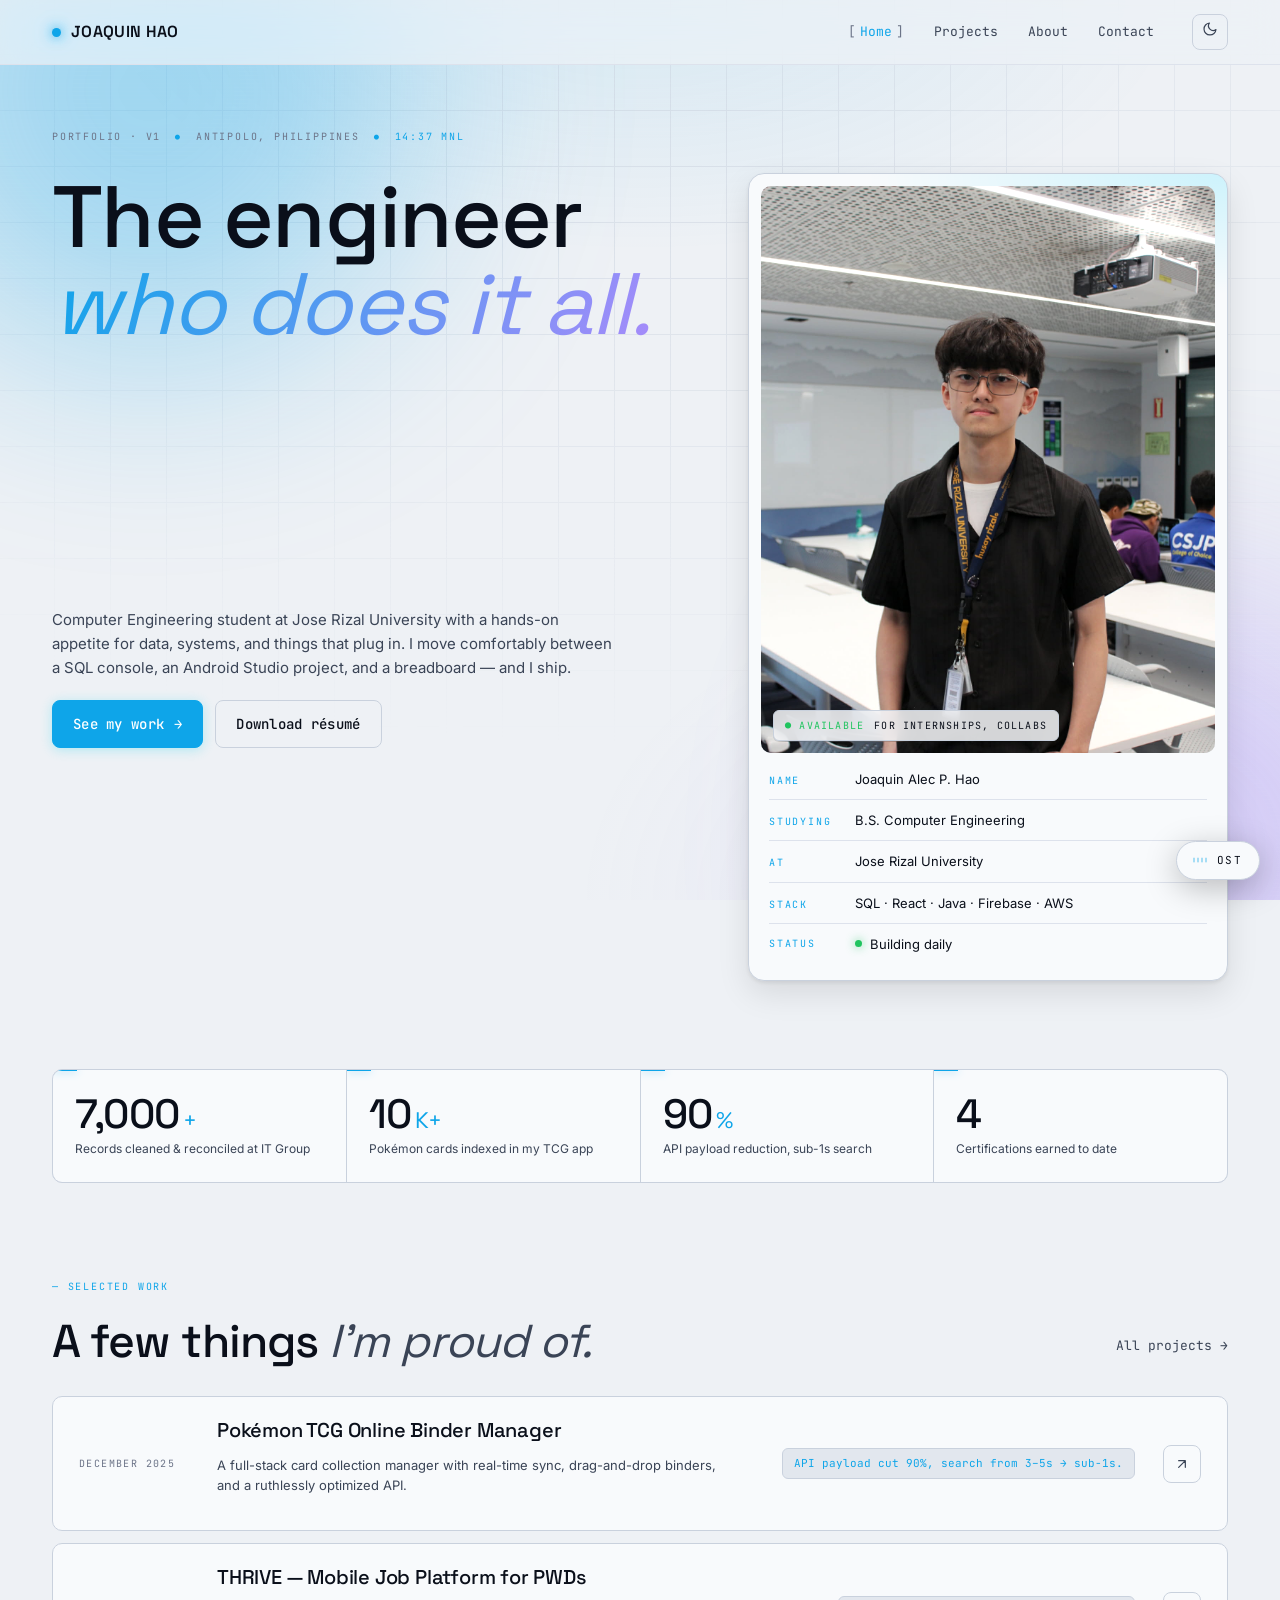
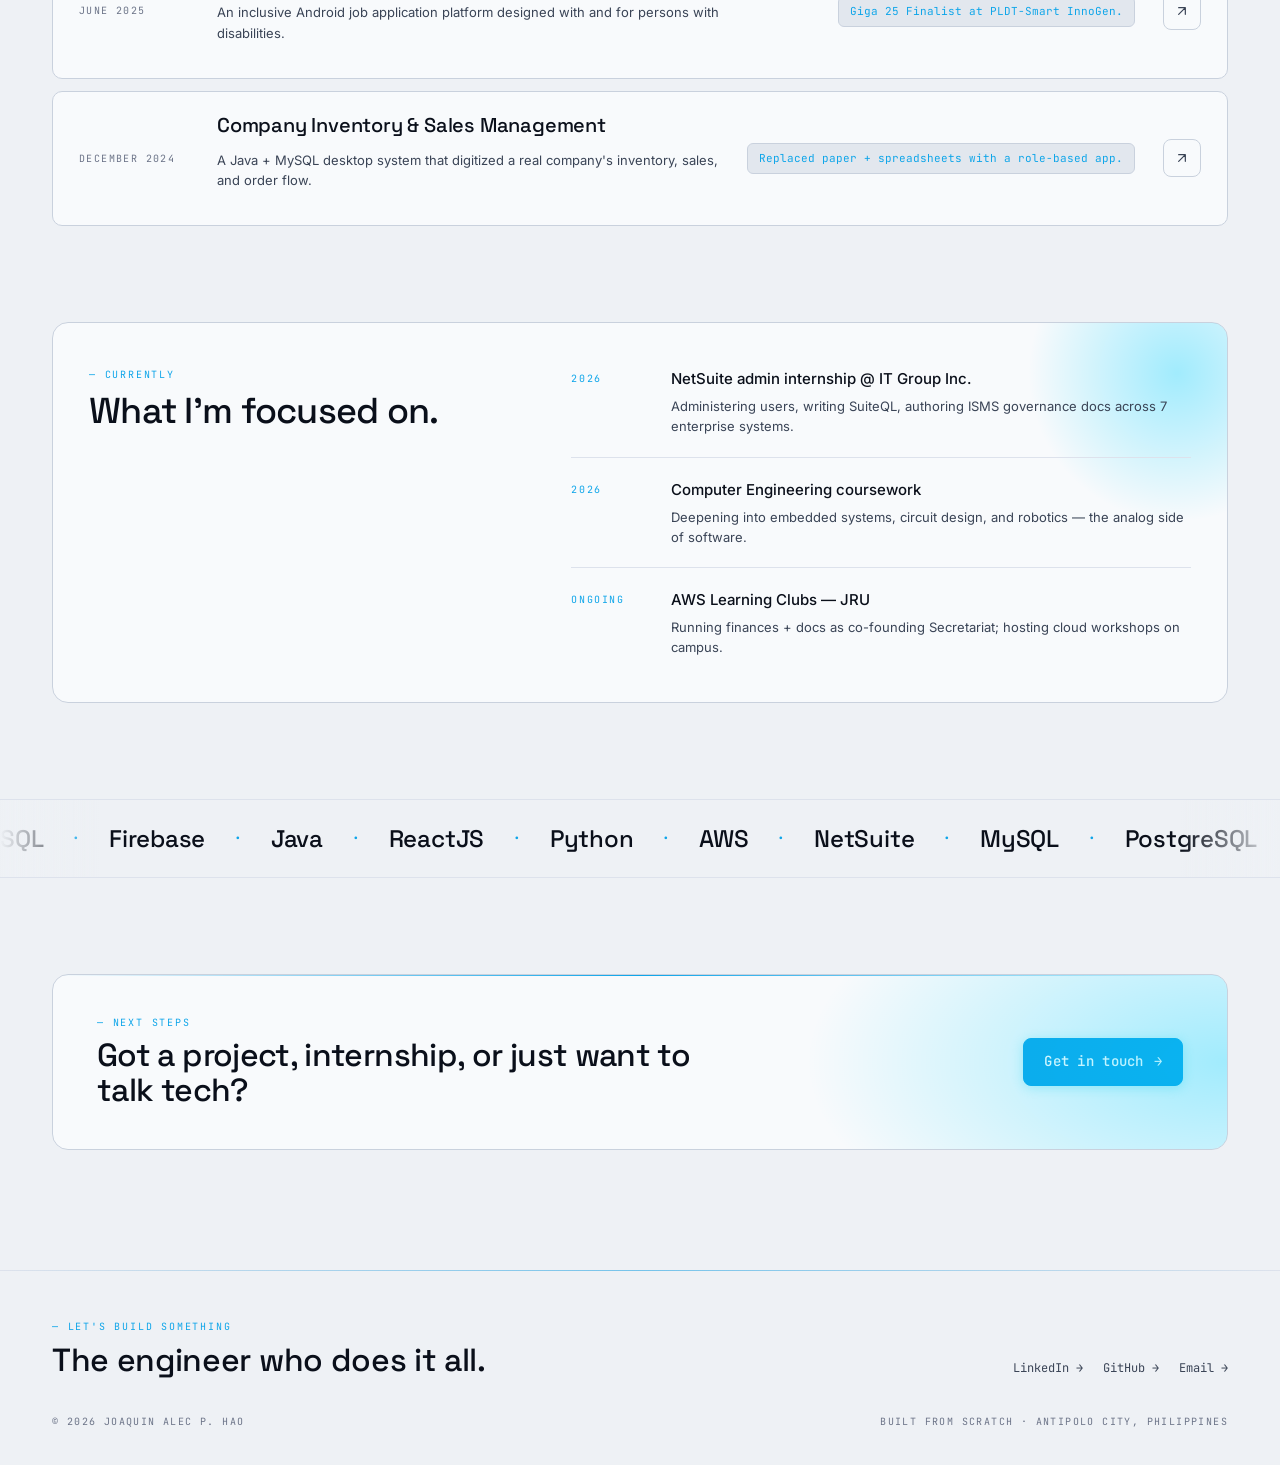
==== index.html @ c46680e6 "Initial commit: Joaquin Hao e-portfolio 4-page static site with futuristic-tech aesthetic, light/dar" ====
<!doctype html>
<html lang="en">
<head>
<meta charset="utf-8" />
<meta name="viewport" content="width=device-width, initial-scale=1" />
<title>Joaquin Hao — Computer Engineer</title>
<link rel="preconnect" href="https://fonts.googleapis.com">
<link rel="preconnect" href="https://fonts.gstatic.com" crossorigin>
<link href="https://fonts.googleapis.com/css2?family=Space+Grotesk:wght@400;500;600;700&family=Inter:wght@300;400;500;600;700&family=JetBrains+Mono:wght@400;500&display=swap" rel="stylesheet">
<link rel="stylesheet" href="styles/tokens.css">
<link rel="stylesheet" href="styles/home.css?v=2">
<link rel="stylesheet" href="styles/ost.css">
</head>
<body>
<div class="backdrop" id="backdrop"></div>
<nav class="nav" id="nav"></nav>

<main>
  <!-- HERO -->
  <section class="hero wrap">
    <div class="hero-meta eyebrow reveal">
      <span>Portfolio · v1</span>
      <span class="dot">●</span>
      <span>Antipolo, Philippines</span>
      <span class="dot">●</span>
      <span id="clock">—</span>
    </div>

    <h1 class="hero-title display reveal">
      The engineer
      <span class="hero-ital"><em>who does it all.</em></span>
    </h1>

    <div class="hero-sub reveal">
      <p>Computer Engineering student at Jose Rizal University with a hands-on appetite for data, systems, and things that plug in. I move comfortably between a SQL console, an Android Studio project, and a breadboard — and I ship.</p>
      <div class="hero-cta">
        <a class="btn btn-primary" href="projects.html">See my work <span class="arrow">→</span></a>
        <a class="btn btn-ghost" href="assets/Hao_Joaquin_Resume.pdf" download>Download résumé</a>
      </div>
    </div>

    <div class="hero-card reveal">
      <div class="hero-card-inner">
        <div class="hero-portrait">
          <img src="assets/portrait.jpg" alt="Portrait of Joaquin Hao" />
          <div class="hero-portrait-tag mono">
            <span>● AVAILABLE</span>
            <span>for internships, collabs</span>
          </div>
        </div>
        <div class="hero-id">
          <div class="hero-id-row"><span class="eyebrow">Name</span><span>Joaquin Alec P. Hao</span></div>
          <div class="hero-id-row"><span class="eyebrow">Studying</span><span>B.S. Computer Engineering</span></div>
          <div class="hero-id-row"><span class="eyebrow">At</span><span>Jose Rizal University</span></div>
          <div class="hero-id-row"><span class="eyebrow">Stack</span><span>SQL · React · Java · Firebase · AWS</span></div>
          <div class="hero-id-row"><span class="eyebrow">Status</span><span class="status-live"><i></i> Building daily</span></div>
        </div>
      </div>
    </div>
  </section>

  <!-- STATS BAR -->
  <section class="stats-bar wrap">
    <div class="stats-grid" id="stats"></div>
  </section>

  <!-- SELECTED WORK (horizontal cards, 2 featured) -->
  <section class="selected wrap">
    <div class="section-head reveal">
      <div class="eyebrow">— Selected work</div>
      <h2 class="section-title display">A few things <em>I'm proud of.</em></h2>
      <a class="section-link" href="projects.html">All projects <span class="arrow">→</span></a>
    </div>
    <div class="selected-list" id="selected-list"></div>
  </section>

  <!-- CURRENT FOCUS / WHAT I'M DOING NOW -->
  <section class="focus wrap">
    <div class="focus-grid">
      <div class="focus-col reveal">
        <div class="eyebrow">— Currently</div>
        <h3 class="focus-head display">What I'm focused on.</h3>
      </div>
      <div class="focus-list reveal">
        <div class="focus-item">
          <div class="focus-year mono">2026</div>
          <div>
            <div class="focus-title">NetSuite admin internship @ IT Group Inc.</div>
            <div class="focus-desc">Administering users, writing SuiteQL, authoring ISMS governance docs across 7 enterprise systems.</div>
          </div>
        </div>
        <div class="focus-item">
          <div class="focus-year mono">2026</div>
          <div>
            <div class="focus-title">Computer Engineering coursework</div>
            <div class="focus-desc">Deepening into embedded systems, circuit design, and robotics — the analog side of software.</div>
          </div>
        </div>
        <div class="focus-item">
          <div class="focus-year mono">Ongoing</div>
          <div>
            <div class="focus-title">AWS Learning Clubs — JRU</div>
            <div class="focus-desc">Running finances + docs as co-founding Secretariat; hosting cloud workshops on campus.</div>
          </div>
        </div>
      </div>
    </div>
  </section>

  <!-- MARQUEE / TECH TAPE -->
  <section class="marquee">
    <div class="marquee-track">
      <span>SQL</span><span>·</span><span>Firebase</span><span>·</span><span>Java</span><span>·</span><span>ReactJS</span><span>·</span><span>Python</span><span>·</span><span>AWS</span><span>·</span><span>NetSuite</span><span>·</span><span>MySQL</span><span>·</span><span>PostgreSQL</span><span>·</span><span>Android Studio</span><span>·</span><span>PHP</span><span>·</span><span>IoT</span><span>·</span><span>Robotics</span><span>·</span>
      <span>SQL</span><span>·</span><span>Firebase</span><span>·</span><span>Java</span><span>·</span><span>ReactJS</span><span>·</span><span>Python</span><span>·</span><span>AWS</span><span>·</span><span>NetSuite</span><span>·</span><span>MySQL</span><span>·</span><span>PostgreSQL</span><span>·</span><span>Android Studio</span><span>·</span><span>PHP</span><span>·</span><span>IoT</span><span>·</span><span>Robotics</span><span>·</span>
    </div>
  </section>

  <!-- CLOSING CTA -->
  <section class="closing wrap reveal">
    <div class="closing-card">
      <div>
        <div class="eyebrow">— Next steps</div>
        <h3 class="closing-title display">Got a project, internship, or just want to talk tech?</h3>
      </div>
      <a class="btn btn-primary" href="contact.html">Get in touch <span class="arrow">→</span></a>
    </div>
  </section>
</main>

<footer class="foot" id="foot"></footer>

<script src="data/portfolio.js"></script>
<script src="scripts/shared.js"></script>
<script src="scripts/home.js"></script>
</body>
</html>
---- styles/tokens.css ----
/* ========================================================
   DESIGN TOKENS — Futuristic Tech
   Dark primary, holographic cyan, glow accents
   ======================================================== */

:root {
  /* Type */
  --font-display: "Space Grotesk", "Inter", -apple-system, sans-serif;
  --font-body: "Inter", -apple-system, BlinkMacSystemFont, "Segoe UI", sans-serif;
  --font-mono: "JetBrains Mono", "SF Mono", Menlo, Consolas, monospace;

  /* Light palette (rare; dark is default) */
  --bg: #eef1f5;
  --bg-elev: #f8fafc;
  --bg-inset: #e2e7ee;
  --ink: #0a0f1a;
  --ink-soft: #3a4456;
  --ink-mute: #6c7488;
  --line: #c9d1dd;
  --line-soft: #dde2ec;

  --accent: #0ea5e9;
  --accent-2: #a78bfa;
  --accent-ink: #ffffff;
  --accent-glow: oklch(0.80 0.18 230 / 0.35);

  /* Motion */
  --ease-out: cubic-bezier(0.22, 1, 0.36, 1);
  --ease-in-out: cubic-bezier(0.65, 0, 0.35, 1);

  /* Radii */
  --r-sm: 4px;
  --r-md: 10px;
  --r-lg: 16px;
  --r-xl: 22px;

  /* Shadows */
  --sh-1: 0 1px 2px rgba(0, 0, 0, 0.05), 0 2px 8px rgba(0, 0, 0, 0.05);
  --sh-2: 0 2px 4px rgba(0, 0, 0, 0.08), 0 12px 32px rgba(0, 0, 0, 0.1);
  --sh-3: 0 12px 40px rgba(14, 165, 233, 0.2);
}

html[data-theme="dark"],
html:not([data-theme]) {
  --bg: #05070d;
  --bg-elev: #0b0f1a;
  --bg-inset: #0a0d16;
  --ink: #e7ecf5;
  --ink-soft: #a6b0c3;
  --ink-mute: #5d6778;
  --line: #1a2030;
  --line-soft: #131826;

  --accent: #22d3ee;           /* cyan */
  --accent-2: #a78bfa;          /* violet */
  --accent-ink: #05070d;
  --accent-glow: oklch(0.85 0.16 200 / 0.45);

  --sh-1: 0 1px 2px rgba(0, 0, 0, 0.5), 0 2px 8px rgba(0, 0, 0, 0.4);
  --sh-2: 0 2px 4px rgba(0, 0, 0, 0.5), 0 12px 32px rgba(0, 0, 0, 0.5);
  --sh-3: 0 12px 40px rgba(34, 211, 238, 0.18);
}

* { box-sizing: border-box; }
html, body { margin: 0; padding: 0; }
html { scroll-behavior: smooth; }

body {
  font-family: var(--font-body);
  background: var(--bg);
  color: var(--ink);
  font-size: 15px;
  line-height: 1.55;
  -webkit-font-smoothing: antialiased;
  -moz-osx-font-smoothing: grayscale;
  transition: background 0.5s var(--ease-out), color 0.5s var(--ease-out);
  overflow-x: hidden;
}

a { color: inherit; text-decoration: none; }
button { font: inherit; color: inherit; border: 0; background: transparent; cursor: pointer; }
img { max-width: 100%; display: block; }

::selection { background: var(--accent); color: var(--accent-ink); }

/* Typography utilities */
.display {
  font-family: var(--font-display);
  font-weight: 500;
  letter-spacing: -0.02em;
  line-height: 1;
}
.mono { font-family: var(--font-mono); }
.eyebrow {
  font-family: var(--font-mono);
  font-size: 10px;
  letter-spacing: 0.18em;
  text-transform: uppercase;
  color: var(--accent);
}

/* Container */
.wrap {
  max-width: 1240px;
  margin: 0 auto;
  padding: 0 32px;
}
@media (max-width: 720px) {
  .wrap { padding: 0 20px; }
}

/* ========================================================
   NAV
   ======================================================== */
.nav {
  position: sticky;
  top: 0;
  z-index: 50;
  backdrop-filter: blur(16px) saturate(140%);
  -webkit-backdrop-filter: blur(16px) saturate(140%);
  background: color-mix(in oklab, var(--bg) 72%, transparent);
  border-bottom: 1px solid var(--line-soft);
}
.nav-inner {
  max-width: 1240px;
  margin: 0 auto;
  padding: 14px 32px;
  display: flex;
  align-items: center;
  gap: 24px;
}
.nav-brand {
  font-family: var(--font-display);
  font-size: 16px;
  font-weight: 600;
  letter-spacing: 0.02em;
  display: flex;
  align-items: center;
  gap: 10px;
  white-space: nowrap;
  flex-shrink: 0;
  text-transform: uppercase;
}
.nav-brand-dot {
  width: 9px;
  height: 9px;
  border-radius: 50%;
  background: var(--accent);
  box-shadow: 0 0 12px var(--accent), 0 0 24px var(--accent-glow);
  animation: pulse-dot 2.4s ease-in-out infinite;
}
@keyframes pulse-dot {
  0%,100% { opacity: 1; box-shadow: 0 0 12px var(--accent), 0 0 24px var(--accent-glow); }
  50% { opacity: 0.6; box-shadow: 0 0 6px var(--accent); }
}
.nav-links {
  display: flex;
  gap: 2px;
  margin-left: auto;
}
.nav-link {
  padding: 8px 14px;
  border-radius: 6px;
  font-size: 13px;
  font-family: var(--font-mono);
  color: var(--ink-soft);
  transition: background 0.2s, color 0.2s;
  position: relative;
}
.nav-link:hover { color: var(--ink); }
.nav-link.active { color: var(--accent); }
.nav-link.active::before {
  content: "[";
  margin-right: 4px;
  color: var(--ink-mute);
}
.nav-link.active::after {
  content: "]";
  margin-left: 4px;
  color: var(--ink-mute);
}

.theme-toggle {
  width: 36px; height: 36px;
  border-radius: 8px;
  border: 1px solid var(--line);
  display: grid;
  place-items: center;
  transition: background 0.2s, border-color 0.2s;
  color: var(--ink-soft);
}
.theme-toggle:hover { background: var(--bg-inset); border-color: var(--accent); color: var(--accent); }
.theme-toggle svg { width: 16px; height: 16px; }

@media (max-width: 720px) {
  .nav-inner { padding: 12px 20px; gap: 10px; }
  .nav-link { padding: 6px 8px; font-size: 12px; }
}

/* ========================================================
   BUTTONS
   ======================================================== */
.btn {
  display: inline-flex;
  align-items: center;
  gap: 10px;
  padding: 12px 20px;
  border-radius: 8px;
  font-weight: 500;
  font-size: 14px;
  font-family: var(--font-mono);
  transition: transform 0.3s var(--ease-out), background 0.2s, color 0.2s, box-shadow 0.3s, border-color 0.3s;
  cursor: pointer;
  letter-spacing: 0.02em;
}
.btn-primary {
  background: var(--accent);
  color: var(--accent-ink);
  border: 1px solid var(--accent);
  box-shadow: 0 0 0 0 var(--accent-glow), 0 2px 12px rgba(34, 211, 238, 0.3);
}
.btn-primary:hover {
  transform: translateY(-2px);
  box-shadow: 0 0 0 4px var(--accent-glow), 0 8px 24px rgba(34, 211, 238, 0.45);
}
.btn-ghost {
  background: transparent;
  color: var(--ink);
  border: 1px solid var(--line);
}
.btn-ghost:hover { background: var(--bg-elev); border-color: var(--accent); color: var(--accent); transform: translateY(-2px); }

.arrow {
  display: inline-block;
  transition: transform 0.3s var(--ease-out);
}
.btn:hover .arrow { transform: translateX(4px); }

/* ========================================================
   ANIMATED BACKDROP (grid + scan glow + orbs)
   ======================================================== */
.backdrop {
  position: fixed;
  inset: 0;
  z-index: -1;
  overflow: hidden;
  pointer-events: none;
  background:
    radial-gradient(ellipse 60% 40% at 50% 0%, color-mix(in oklab, var(--accent) 10%, transparent), transparent 70%),
    radial-gradient(ellipse 50% 50% at 80% 100%, color-mix(in oklab, var(--accent-2) 8%, transparent), transparent 70%);
}
.backdrop-grid {
  position: absolute;
  inset: -2px;
  background-image:
    linear-gradient(to right, var(--line) 1px, transparent 1px),
    linear-gradient(to bottom, var(--line) 1px, transparent 1px);
  background-size: 56px 56px;
  mask-image: radial-gradient(ellipse 100% 70% at 50% 20%, black 10%, transparent 90%);
  -webkit-mask-image: radial-gradient(ellipse 100% 70% at 50% 20%, black 10%, transparent 90%);
  opacity: 0.5;
}
.backdrop-orb {
  position: absolute;
  width: 540px; height: 540px;
  border-radius: 50%;
  filter: blur(110px);
  opacity: 0.22;
  animation: drift 24s ease-in-out infinite;
}
.backdrop-orb.a {
  background: var(--accent);
  top: -180px; left: -120px;
  animation-delay: -4s;
}
.backdrop-orb.b {
  background: var(--accent-2);
  bottom: -220px; right: -160px;
  animation-delay: -11s;
}
html[data-theme="light"] .backdrop-orb { opacity: 0.35; }

@keyframes drift {
  0%, 100% { transform: translate(0, 0) scale(1); }
  33%      { transform: translate(40px, 30px) scale(1.05); }
  66%      { transform: translate(-30px, 50px) scale(0.95); }
}

/* Scanline (optional subtle) */
.backdrop::after {
  content: "";
  position: absolute;
  inset: 0;
  background: repeating-linear-gradient(
    to bottom,
    transparent 0,
    transparent 3px,
    rgba(255,255,255,0.012) 3px,
    rgba(255,255,255,0.012) 4px
  );
  pointer-events: none;
}

/* ========================================================
   REVEAL ON SCROLL
   ======================================================== */
.reveal {
  opacity: 0;
  transform: translateY(20px);
  transition: opacity 0.8s var(--ease-out), transform 0.8s var(--ease-out);
}
.reveal.in { opacity: 1; transform: none; }

/* ========================================================
   FOOTER
   ======================================================== */
.foot {
  border-top: 1px solid var(--line-soft);
  margin-top: 120px;
  padding: 48px 0 36px;
  color: var(--ink-soft);
  font-size: 13px;
  position: relative;
}
.foot::before {
  content: "";
  position: absolute;
  top: -1px; left: 0; right: 0;
  height: 1px;
  background: linear-gradient(90deg, transparent, var(--accent), transparent);
  opacity: 0.5;
}
.foot-inner {
  display: flex; flex-wrap: wrap; gap: 32px;
  align-items: end;
  justify-content: space-between;
}
.foot-title {
  font-family: var(--font-display);
  font-size: 32px;
  font-weight: 500;
  color: var(--ink);
  line-height: 1.05;
  letter-spacing: -0.01em;
  max-width: 520px;
}
.foot-links {
  display: flex; gap: 20px; flex-wrap: wrap;
  font-family: var(--font-mono);
  font-size: 12px;
}
.foot-links a { color: var(--ink-soft); transition: color 0.2s; }
.foot-links a:hover { color: var(--accent); }
.foot-fine {
  margin-top: 36px;
  font-family: var(--font-mono);
  font-size: 10px;
  color: var(--ink-mute);
  letter-spacing: 0.14em;
  text-transform: uppercase;
  display: flex;
  justify-content: space-between;
  flex-wrap: wrap;
  gap: 12px;
}

/* Reduced motion */
@media (prefers-reduced-motion: reduce) {
  *, *::before, *::after {
    animation-duration: 0.01ms !important;
    transition-duration: 0.01ms !important;
  }
  .reveal { opacity: 1; transform: none; }
}
---- styles/home.css ----
/* ========== HOME ========== */

/* HERO */
.hero {
  padding: 64px 32px 48px;
  display: grid;
  grid-template-columns: 1.35fr 1fr;
  grid-template-rows: auto auto auto;
  gap: 28px 48px;
  align-items: start;
}
.hero-meta {
  grid-column: 1 / -1;
  display: flex;
  gap: 14px;
  align-items: center;
  flex-wrap: wrap;
  color: var(--ink-mute);
}
.hero-meta .dot { color: var(--accent); font-size: 8px; }

.hero-title {
  grid-column: 1;
  font-size: clamp(40px, 6.8vw, 88px);
  margin: 0;
  font-weight: 500;
}
.hero-title .hero-ital {
  display: block;
  font-style: italic;
  color: var(--ink-soft);
  font-weight: 400;
}
.hero-title em {
  background: linear-gradient(120deg, var(--accent), var(--accent-2));
  -webkit-background-clip: text;
  background-clip: text;
  color: transparent;
}

.hero-sub {
  grid-column: 1;
  max-width: 560px;
  color: var(--ink-soft);
  font-size: 15px;
  line-height: 1.6;
}
.hero-sub p { margin-top: 0; }
.hero-cta { display: flex; gap: 12px; flex-wrap: wrap; margin-top: 20px; }

.hero-card {
  grid-column: 2;
  grid-row: 2 / span 2;
  background: var(--bg-elev);
  border: 1px solid var(--line);
  border-radius: var(--r-lg);
  padding: 12px;
  box-shadow: var(--sh-2);
  position: relative;
  overflow: hidden;
}
.hero-card::after {
  content: "";
  position: absolute;
  inset: 0;
  background: radial-gradient(600px 200px at 100% 0%, var(--accent-glow), transparent 60%);
  pointer-events: none;
  opacity: 0.5;
}
.hero-card-inner { position: relative; z-index: 1; }
.hero-portrait {
  position: relative;
  border-radius: var(--r-md);
  overflow: hidden;
  aspect-ratio: 4 / 5;
  background: var(--bg-inset);
}
.hero-portrait img {
  width: 100%; height: 100%;
  object-fit: cover;
  object-position: center 20%;
  filter: saturate(1.0) contrast(1.05);
  transition: transform 1.2s var(--ease-out);
}
.hero-card:hover .hero-portrait img { transform: scale(1.03); }
.hero-portrait-tag {
  position: absolute;
  left: 12px; bottom: 12px;
  background: color-mix(in oklab, var(--bg-elev) 85%, transparent);
  backdrop-filter: blur(8px);
  border: 1px solid var(--line);
  padding: 7px 11px;
  border-radius: 6px;
  font-size: 10px;
  letter-spacing: 0.12em;
  text-transform: uppercase;
  display: flex; gap: 10px;
  color: var(--ink);
}
.hero-portrait-tag span:first-child { color: oklch(0.72 0.19 150); }

.hero-id {
  padding: 16px 8px 4px;
  display: grid;
  gap: 10px;
}
.hero-id-row {
  display: grid;
  grid-template-columns: 72px 1fr;
  gap: 14px;
  align-items: baseline;
  padding-bottom: 10px;
  border-bottom: 1px solid var(--line-soft);
  font-size: 13px;
}
.hero-id-row:last-child { border-bottom: 0; }
.status-live { display: inline-flex; align-items: center; gap: 8px; }
.status-live i {
  width: 7px; height: 7px; border-radius: 50%;
  background: oklch(0.72 0.19 150);
  box-shadow: 0 0 10px oklch(0.72 0.19 150 / 0.7);
  animation: pulse 1.6s ease-in-out infinite;
}
@keyframes pulse { 0%,100% { opacity: 1; } 50% { opacity: 0.35; } }

@media (max-width: 960px) {
  .hero { grid-template-columns: 1fr; }
  .hero-title, .hero-sub, .hero-card { grid-column: 1; }
  .hero-card { grid-row: auto; }
}

/* STATS */
.stats-bar { margin-top: 40px; }
.stats-grid {
  display: grid;
  grid-template-columns: repeat(4, 1fr);
  gap: 1px;
  border: 1px solid var(--line);
  background: var(--line);
  border-radius: var(--r-md);
  overflow: hidden;
}
.stat {
  padding: 24px 22px;
  background: var(--bg-elev);
  display: flex;
  flex-direction: column;
  gap: 6px;
  position: relative;
  overflow: hidden;
}
.stat::before {
  content: "";
  position: absolute;
  top: 0; left: 0;
  width: 24px; height: 1px;
  background: var(--accent);
  box-shadow: 0 0 8px var(--accent);
}
.stat-num {
  font-family: var(--font-display);
  font-size: clamp(28px, 3.2vw, 44px);
  font-weight: 500;
  line-height: 1;
  display: flex;
  align-items: baseline;
  letter-spacing: -0.02em;
}
.stat-num .suffix { font-size: 0.55em; color: var(--accent); margin-left: 4px; font-weight: 400; }
.stat-label { color: var(--ink-soft); font-size: 12px; line-height: 1.4; }

@media (max-width: 960px) {
  .stats-grid { grid-template-columns: repeat(2, 1fr); }
}
@media (max-width: 540px) {
  .stats-grid { grid-template-columns: 1fr; }
}

/* SELECTED WORK */
.selected { margin-top: 96px; }
.section-head {
  display: grid;
  grid-template-columns: auto 1fr auto;
  gap: 24px;
  align-items: end;
  margin-bottom: 32px;
}
.section-head .eyebrow { align-self: center; }
.section-title {
  grid-column: 1 / 3;
  grid-row: 2;
  font-size: clamp(28px, 3.6vw, 48px);
  margin: 0;
  font-weight: 500;
}
.section-title em { color: var(--ink-soft); font-style: italic; font-weight: 400; }
.section-link {
  grid-column: 3;
  grid-row: 2;
  align-self: end;
  color: var(--ink-soft);
  font-size: 13px;
  font-family: var(--font-mono);
  padding-bottom: 8px;
}
.section-link:hover { color: var(--accent); }
.section-link .arrow { transition: transform 0.3s var(--ease-out); display: inline-block; }
.section-link:hover .arrow { transform: translateX(4px); }

.selected-list { display: grid; gap: 12px; }

.proj-row {
  display: grid;
  grid-template-columns: 110px 1fr auto auto;
  gap: 28px;
  align-items: center;
  padding: 22px 26px;
  background: var(--bg-elev);
  border: 1px solid var(--line);
  border-radius: var(--r-md);
  transition: transform 0.4s var(--ease-out), box-shadow 0.4s, border-color 0.4s;
  position: relative;
  overflow: hidden;
}
.proj-row::before {
  content: "";
  position: absolute;
  top: 0; left: 0;
  width: 2px; height: 100%;
  background: var(--accent);
  transform: scaleY(0);
  transform-origin: top;
  transition: transform 0.4s var(--ease-out);
}
.proj-row:hover { transform: translateY(-2px); box-shadow: var(--sh-3); border-color: var(--accent); }
.proj-row:hover::before { transform: scaleY(1); }
.proj-year {
  font-family: var(--font-mono);
  font-size: 10px;
  letter-spacing: 0.14em;
  color: var(--ink-mute);
  text-transform: uppercase;
  position: relative;
}
.proj-info { position: relative; }
.proj-title { font-family: var(--font-display); font-weight: 500; font-size: 20px; line-height: 1.15; margin: 0 0 4px; letter-spacing: -0.01em; }
.proj-blurb { color: var(--ink-soft); font-size: 13px; max-width: 520px; }
.proj-highlight {
  position: relative;
  font-family: var(--font-mono);
  font-size: 11px;
  padding: 6px 11px;
  background: var(--bg-inset);
  border: 1px solid var(--line);
  border-radius: 6px;
  color: var(--accent);
  white-space: nowrap;
}
.proj-arrow {
  position: relative;
  width: 38px; height: 38px;
  border-radius: 8px;
  border: 1px solid var(--line);
  display: grid;
  place-items: center;
  transition: transform 0.3s var(--ease-out), background 0.3s, color 0.3s, border-color 0.3s;
  color: var(--ink-soft);
}
.proj-row:hover .proj-arrow {
  background: var(--accent);
  color: var(--accent-ink);
  transform: rotate(-45deg);
  border-color: var(--accent);
}

@media (max-width: 860px) {
  .proj-row { grid-template-columns: 1fr auto; gap: 12px; padding: 20px; }
  .proj-year, .proj-highlight { display: none; }
}

/* FOCUS */
.focus { margin-top: 96px; }
.focus-grid {
  display: grid;
  grid-template-columns: 1fr 1.4fr;
  gap: 40px;
  padding: 44px 36px;
  background: var(--bg-elev);
  border: 1px solid var(--line);
  border-radius: var(--r-lg);
  position: relative;
  overflow: hidden;
}
.focus-grid::before {
  content: "";
  position: absolute;
  top: -100px; right: -100px;
  width: 300px; height: 300px;
  background: radial-gradient(circle, var(--accent-glow), transparent 70%);
  pointer-events: none;
}
.focus-head {
  font-size: clamp(24px, 3vw, 36px);
  line-height: 1.05;
  margin: 10px 0 0;
  font-weight: 500;
}
.focus-list { display: grid; gap: 20px; position: relative; }
.focus-item {
  display: grid;
  grid-template-columns: 80px 1fr;
  gap: 20px;
  padding-bottom: 20px;
  border-bottom: 1px solid var(--line-soft);
}
.focus-item:last-child { border-bottom: 0; padding-bottom: 0; }
.focus-year {
  font-size: 10px;
  letter-spacing: 0.16em;
  text-transform: uppercase;
  color: var(--accent);
  padding-top: 4px;
}
.focus-title { font-size: 15px; margin-bottom: 6px; font-weight: 500; }
.focus-desc { color: var(--ink-soft); font-size: 13px; }
@media (max-width: 800px) {
  .focus-grid { grid-template-columns: 1fr; padding: 28px 22px; gap: 20px; }
  .focus-item { grid-template-columns: 1fr; gap: 6px; }
}

/* MARQUEE */
.marquee {
  margin-top: 96px;
  padding: 20px 0;
  border-top: 1px solid var(--line-soft);
  border-bottom: 1px solid var(--line-soft);
  overflow: hidden;
  position: relative;
}
.marquee::before, .marquee::after {
  content: "";
  position: absolute;
  top: 0; bottom: 0;
  width: 100px;
  z-index: 2;
  pointer-events: none;
}
.marquee::before { left: 0; background: linear-gradient(90deg, var(--bg), transparent); }
.marquee::after  { right: 0; background: linear-gradient(270deg, var(--bg), transparent); }
.marquee-track {
  display: flex;
  gap: 28px;
  white-space: nowrap;
  font-family: var(--font-display);
  font-size: 24px;
  font-weight: 500;
  letter-spacing: -0.01em;
  color: var(--ink);
  animation: scroll-x 160s linear infinite;
}
.marquee-track span:nth-child(even) { color: var(--accent); font-family: var(--font-mono); font-size: 16px; align-self: center; font-weight: 400; }
@keyframes scroll-x {
  to { transform: translateX(-50%); }
}

/* CLOSING */
.closing { margin-top: 96px; }
.closing-card {
  display: grid;
  grid-template-columns: 1fr auto;
  gap: 32px;
  align-items: center;
  padding: 40px 44px;
  background: var(--bg-elev);
  border: 1px solid var(--line);
  color: var(--ink);
  border-radius: var(--r-lg);
  position: relative;
  overflow: hidden;
}
.closing-card::after {
  content: "";
  position: absolute;
  inset: 0;
  background: radial-gradient(600px 300px at 100% 50%, var(--accent-glow), transparent 70%);
  pointer-events: none;
}
.closing-card::before {
  content: "";
  position: absolute;
  top: 0; left: 0; right: 0;
  height: 1px;
  background: linear-gradient(90deg, transparent, var(--accent), transparent);
}
.closing-title {
  font-size: clamp(22px, 2.6vw, 32px);
  line-height: 1.1;
  margin: 8px 0 0;
  position: relative;
  font-weight: 500;
  max-width: 640px;
}

@media (max-width: 700px) {
  .closing-card { grid-template-columns: 1fr; padding: 28px 22px; }
}

/* Clock styling */
#clock { color: var(--accent); font-variant-numeric: tabular-nums; font-family: var(--font-mono); }
---- styles/ost.css ----
/* ============================================================
   OST MUSIC PLAYER — global floating dock
   ============================================================ */

.ost {
  position: fixed;
  right: 20px;
  bottom: 20px;
  z-index: 90;
  font-family: var(--font-mono);
  color: var(--ink);
  --ost-w: 340px;
}

/* Collapsed pill tab */
.ost-tab {
  position: absolute;
  right: 0;
  bottom: 0;
  display: flex;
  align-items: center;
  gap: 10px;
  padding: 10px 16px;
  background: var(--bg-elev);
  border: 1px solid var(--line);
  border-radius: 999px;
  color: var(--ink);
  cursor: pointer;
  font-family: var(--font-mono);
  font-size: 11px;
  letter-spacing: 0.16em;
  text-transform: uppercase;
  transition: all 0.3s var(--ease-out);
  box-shadow: 0 8px 32px rgba(0,0,0,0.25);
}
.ost-tab:hover {
  border-color: var(--accent);
  color: var(--accent);
  box-shadow: 0 8px 32px var(--accent-glow);
  transform: translateY(-2px);
}
.ost-tab-eq {
  display: inline-flex;
  align-items: flex-end;
  gap: 2px;
  height: 12px;
}
.ost-tab-eq i {
  display: block;
  width: 2px;
  height: 100%;
  background: var(--accent);
  border-radius: 1px;
  animation: ost-eq 1s ease-in-out infinite;
  opacity: 0.5;
}
.ost-tab-eq i:nth-child(1) { animation-delay: 0.0s; }
.ost-tab-eq i:nth-child(2) { animation-delay: 0.15s; }
.ost-tab-eq i:nth-child(3) { animation-delay: 0.3s; }
.ost-tab-eq i:nth-child(4) { animation-delay: 0.45s; }
@keyframes ost-eq {
  0%, 100% { transform: scaleY(0.3); }
  50%      { transform: scaleY(1.0); }
}
.ost:not(.playing) .ost-tab-eq i {
  animation-play-state: paused;
  transform: scaleY(0.4);
  opacity: 0.35;
}

/* Panel */
.ost-panel {
  width: var(--ost-w);
  background: var(--bg-elev);
  border: 1px solid var(--line);
  border-radius: 14px;
  padding: 18px 18px 14px;
  box-shadow: 0 20px 60px rgba(0,0,0,0.35), 0 0 0 1px rgba(255,255,255,0.02);
  transition: opacity 0.3s, transform 0.3s;
  position: relative;
  overflow: hidden;
}
.ost-panel::before {
  content: "";
  position: absolute;
  top: 0; left: 0; right: 0; height: 2px;
  background: linear-gradient(90deg, var(--accent), var(--accent-2), transparent);
  opacity: 0.8;
}

.ost.collapsed .ost-panel {
  opacity: 0;
  transform: translateY(12px) scale(0.96);
  pointer-events: none;
  visibility: hidden;
}
.ost.collapsed .ost-tab { opacity: 1; }
.ost:not(.collapsed) .ost-tab { opacity: 0; pointer-events: none; }

.ost-head { margin-bottom: 14px; }
.ost-title-row {
  display: flex;
  justify-content: space-between;
  align-items: center;
  margin-bottom: 8px;
}
.ost-eyebrow {
  font-size: 10px;
  letter-spacing: 0.18em;
  text-transform: uppercase;
  color: var(--accent);
}
.ost-close {
  width: 22px; height: 22px;
  border: none;
  background: transparent;
  color: var(--ink-mute);
  font-size: 20px;
  line-height: 1;
  cursor: pointer;
  border-radius: 4px;
  transition: all 0.2s;
}
.ost-close:hover { color: var(--ink); background: var(--bg-inset); }

.ost-track-title {
  font-family: var(--font-display);
  font-size: 18px;
  font-weight: 500;
  letter-spacing: -0.01em;
  color: var(--ink);
  margin-bottom: 2px;
  line-height: 1.2;
}
.ost-track-game {
  font-size: 11px;
  letter-spacing: 0.1em;
  color: var(--ink-mute);
}

/* Controls */
.ost-controls {
  display: grid;
  grid-template-columns: auto auto auto 1fr;
  gap: 8px;
  align-items: center;
  margin-bottom: 14px;
}
.ost-btn {
  width: 34px; height: 34px;
  display: inline-flex; align-items: center; justify-content: center;
  background: var(--bg-inset);
  border: 1px solid var(--line);
  border-radius: 8px;
  color: var(--ink);
  cursor: pointer;
  transition: all 0.25s var(--ease-out);
}
.ost-btn:hover {
  color: var(--accent);
  border-color: var(--accent);
  box-shadow: 0 0 0 3px var(--accent-glow);
}
.ost-play {
  width: 40px; height: 40px;
  background: var(--accent);
  color: var(--accent-ink);
  border-color: var(--accent);
}
.ost-play:hover {
  background: var(--accent);
  color: var(--accent-ink);
  transform: scale(1.06);
}

.ost-seek {
  display: flex;
  flex-direction: column;
  gap: 4px;
  margin-left: 6px;
}
.ost-seek-bar {
  height: 4px;
  background: var(--bg-inset);
  border: 1px solid var(--line-soft);
  border-radius: 2px;
  cursor: pointer;
  position: relative;
  overflow: hidden;
}
.ost-seek-fill {
  height: 100%;
  width: 0;
  background: linear-gradient(90deg, var(--accent), var(--accent-2));
  border-radius: 2px;
  transition: width 0.1s linear;
}
.ost-times {
  display: flex;
  justify-content: space-between;
  font-size: 9px;
  color: var(--ink-mute);
  letter-spacing: 0.08em;
}

/* Track list */
.ost-list {
  display: grid;
  gap: 2px;
  max-height: 180px;
  overflow-y: auto;
  padding: 8px 0;
  border-top: 1px solid var(--line-soft);
  border-bottom: 1px solid var(--line-soft);
  margin-bottom: 10px;
}
.ost-list::-webkit-scrollbar { width: 4px; }
.ost-list::-webkit-scrollbar-thumb { background: var(--line); border-radius: 2px; }
.ost-item {
  display: grid;
  grid-template-columns: 10px 1fr;
  align-items: center;
  gap: 10px;
  padding: 8px 10px;
  background: transparent;
  border: none;
  border-radius: 6px;
  text-align: left;
  color: var(--ink-soft);
  cursor: pointer;
  transition: all 0.2s;
}
.ost-item:hover { background: var(--bg-inset); color: var(--ink); }
.ost-item.active { background: color-mix(in oklab, var(--accent) 14%, transparent); color: var(--ink); }
.ost-item.locked { opacity: 0.55; cursor: not-allowed; }
.ost-dot {
  width: 6px; height: 6px; border-radius: 50%;
  background: var(--ink-mute);
  transition: all 0.25s;
}
.ost-item.active .ost-dot { background: var(--accent); box-shadow: 0 0 8px var(--accent-glow); }
.ost-item-text { display: flex; flex-direction: column; gap: 1px; min-width: 0; }
.ost-item-title {
  font-family: var(--font-sans);
  font-size: 13px;
  font-weight: 500;
  white-space: nowrap;
  overflow: hidden;
  text-overflow: ellipsis;
}
.ost-item-game {
  font-size: 10px;
  letter-spacing: 0.08em;
  color: var(--ink-mute);
}

.ost-fine {
  font-size: 10px;
  color: var(--ink-mute);
  line-height: 1.4;
}
.ost-fine code {
  font-family: var(--font-mono);
  background: var(--bg-inset);
  border: 1px solid var(--line-soft);
  padding: 1px 4px;
  border-radius: 3px;
  font-size: 9.5px;
  color: var(--accent-2);
}

@media (max-width: 500px) {
  .ost { right: 12px; bottom: 12px; --ost-w: calc(100vw - 24px); }
}
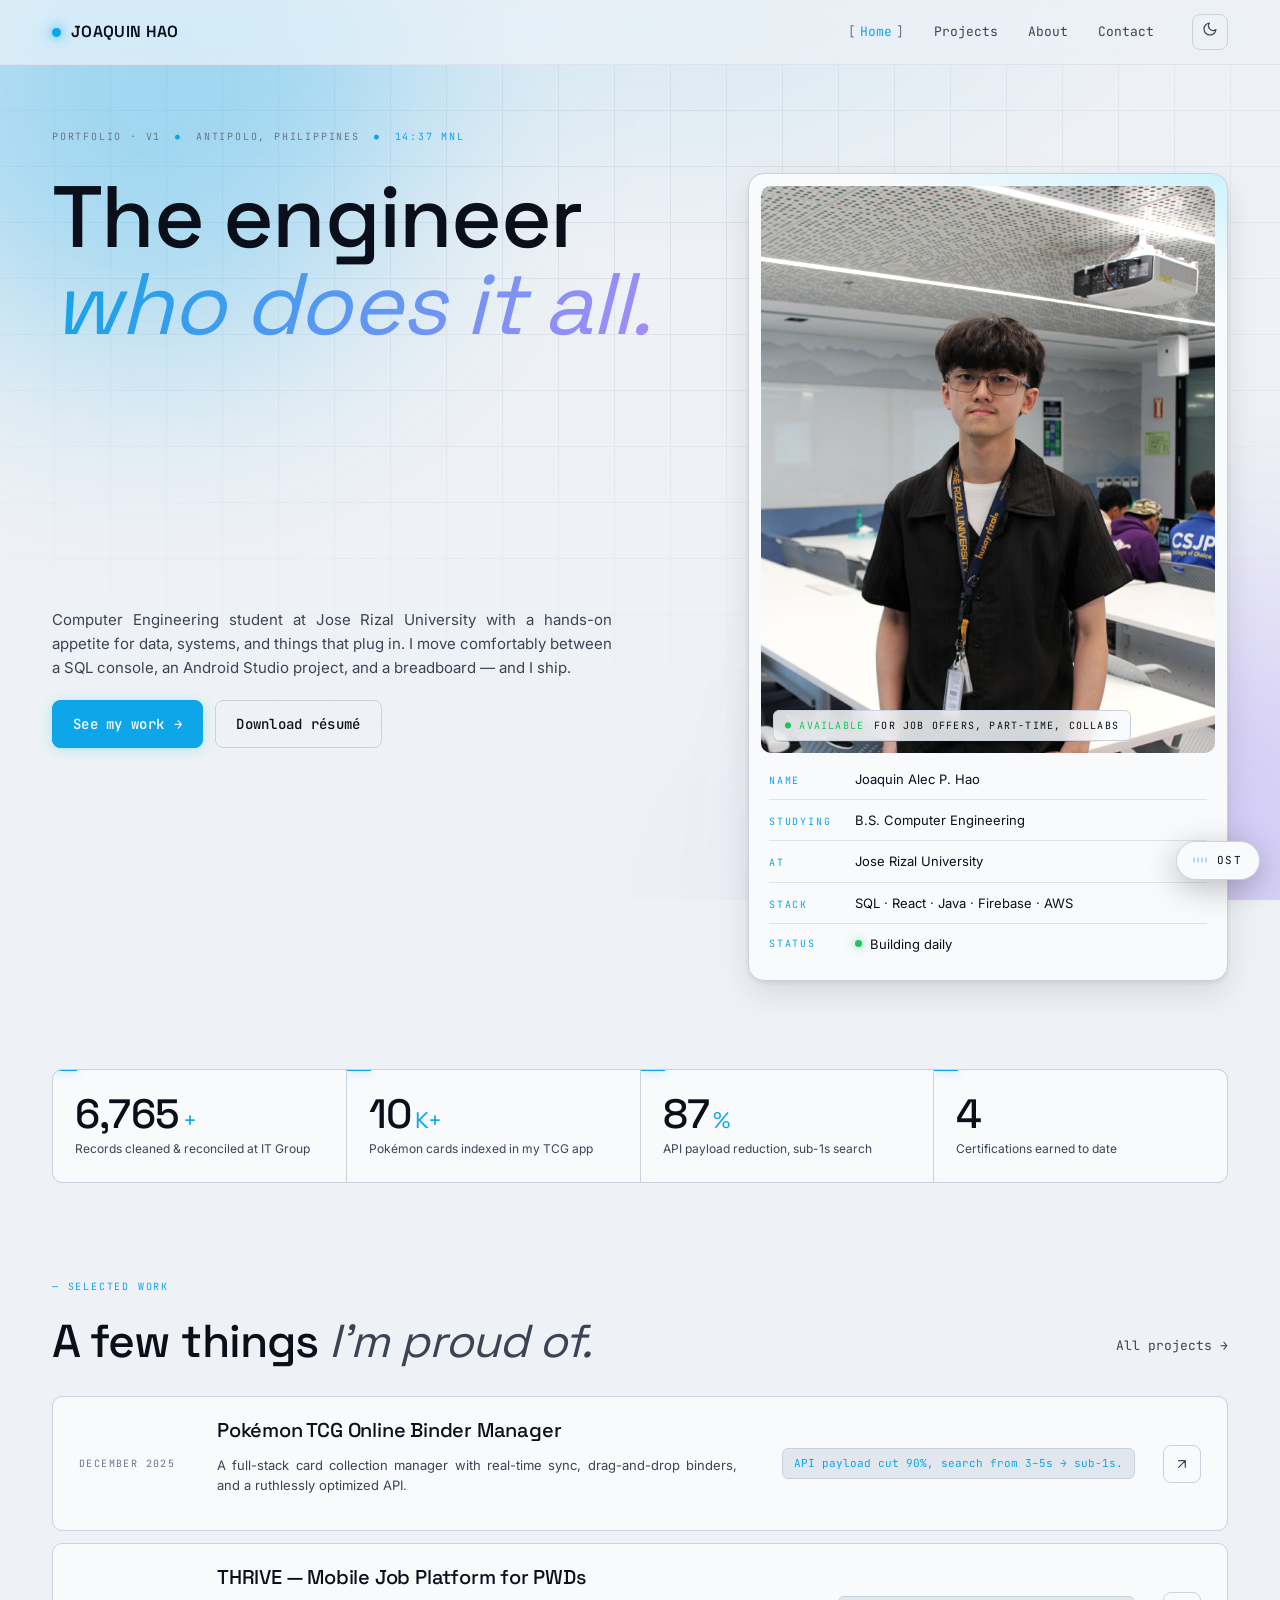
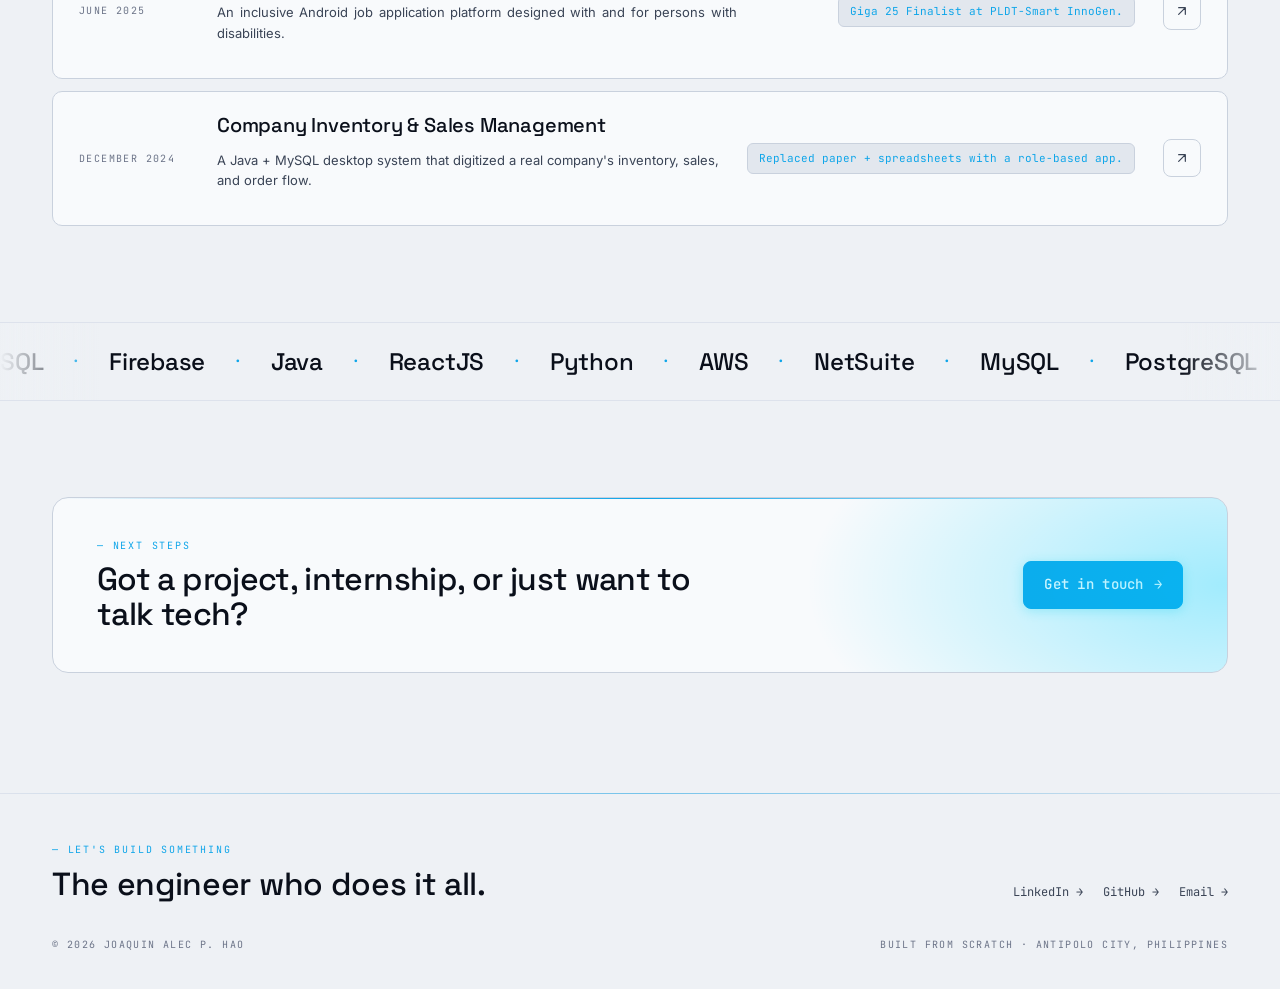
==== commit a4e01046: "style: remove focus section, add justified prose alignment site-wide - Removed "What I'm currently d" ====
--- a/index.html
+++ b/index.html
@@ -8,7 +8,7 @@
 <link rel="preconnect" href="https://fonts.gstatic.com" crossorigin>
 <link href="https://fonts.googleapis.com/css2?family=Space+Grotesk:wght@400;500;600;700&family=Inter:wght@300;400;500;600;700&family=JetBrains+Mono:wght@400;500&display=swap" rel="stylesheet">
 <link rel="stylesheet" href="styles/tokens.css">
-<link rel="stylesheet" href="styles/home.css?v=2">
+<link rel="stylesheet" href="styles/home.css?v=3">
 <link rel="stylesheet" href="styles/ost.css">
 </head>
 <body>
@@ -45,7 +45,7 @@
           <img src="assets/portrait.jpg" alt="Portrait of Joaquin Hao" />
           <div class="hero-portrait-tag mono">
             <span>● AVAILABLE</span>
-            <span>for internships, collabs</span>
+            <span>for job offers, part-time, collabs</span>
           </div>
         </div>
         <div class="hero-id">
@@ -72,39 +72,6 @@
       <a class="section-link" href="projects.html">All projects <span class="arrow">→</span></a>
     </div>
     <div class="selected-list" id="selected-list"></div>
-  </section>
-
-  <!-- CURRENT FOCUS / WHAT I'M DOING NOW -->
-  <section class="focus wrap">
-    <div class="focus-grid">
-      <div class="focus-col reveal">
-        <div class="eyebrow">— Currently</div>
-        <h3 class="focus-head display">What I'm focused on.</h3>
-      </div>
-      <div class="focus-list reveal">
-        <div class="focus-item">
-          <div class="focus-year mono">2026</div>
-          <div>
-            <div class="focus-title">NetSuite admin internship @ IT Group Inc.</div>
-            <div class="focus-desc">Administering users, writing SuiteQL, authoring ISMS governance docs across 7 enterprise systems.</div>
-          </div>
-        </div>
-        <div class="focus-item">
-          <div class="focus-year mono">2026</div>
-          <div>
-            <div class="focus-title">Computer Engineering coursework</div>
-            <div class="focus-desc">Deepening into embedded systems, circuit design, and robotics — the analog side of software.</div>
-          </div>
-        </div>
-        <div class="focus-item">
-          <div class="focus-year mono">Ongoing</div>
-          <div>
-            <div class="focus-title">AWS Learning Clubs — JRU</div>
-            <div class="focus-desc">Running finances + docs as co-founding Secretariat; hosting cloud workshops on campus.</div>
-          </div>
-        </div>
-      </div>
-    </div>
   </section>
 
   <!-- MARQUEE / TECH TAPE -->
--- a/styles/tokens.css
+++ b/styles/tokens.css
@@ -364,6 +364,46 @@
   gap: 12px;
 }
 
+/* ========================================================
+   JUSTIFIED PROSE — all description/body text elements
+   ======================================================== */
+.hero-sub p,
+.about-lede,
+.about-lede p,
+.tl-blurb,
+.tl-desc,
+.thesis-blurb,
+.hw-blurb,
+.proj-blurb,
+.contact-lede,
+.exp-summary,
+.exp-bullets li,
+.focus-desc {
+  text-align: justify;
+  hyphens: auto;
+  -webkit-hyphens: auto;
+  overflow-wrap: break-word;
+}
+
+@media (max-width: 640px) {
+  .hero-sub p,
+  .about-lede,
+  .about-lede p,
+  .tl-blurb,
+  .tl-desc,
+  .thesis-blurb,
+  .hw-blurb,
+  .proj-blurb,
+  .contact-lede,
+  .exp-summary,
+  .exp-bullets li,
+  .focus-desc {
+    text-align: left;
+    hyphens: none;
+    -webkit-hyphens: none;
+  }
+}
+
 /* Reduced motion */
 @media (prefers-reduced-motion: reduce) {
   *, *::before, *::after {
--- a/styles/home.css
+++ b/styles/home.css
@@ -278,56 +278,6 @@
   .proj-year, .proj-highlight { display: none; }
 }
 
-/* FOCUS */
-.focus { margin-top: 96px; }
-.focus-grid {
-  display: grid;
-  grid-template-columns: 1fr 1.4fr;
-  gap: 40px;
-  padding: 44px 36px;
-  background: var(--bg-elev);
-  border: 1px solid var(--line);
-  border-radius: var(--r-lg);
-  position: relative;
-  overflow: hidden;
-}
-.focus-grid::before {
-  content: "";
-  position: absolute;
-  top: -100px; right: -100px;
-  width: 300px; height: 300px;
-  background: radial-gradient(circle, var(--accent-glow), transparent 70%);
-  pointer-events: none;
-}
-.focus-head {
-  font-size: clamp(24px, 3vw, 36px);
-  line-height: 1.05;
-  margin: 10px 0 0;
-  font-weight: 500;
-}
-.focus-list { display: grid; gap: 20px; position: relative; }
-.focus-item {
-  display: grid;
-  grid-template-columns: 80px 1fr;
-  gap: 20px;
-  padding-bottom: 20px;
-  border-bottom: 1px solid var(--line-soft);
-}
-.focus-item:last-child { border-bottom: 0; padding-bottom: 0; }
-.focus-year {
-  font-size: 10px;
-  letter-spacing: 0.16em;
-  text-transform: uppercase;
-  color: var(--accent);
-  padding-top: 4px;
-}
-.focus-title { font-size: 15px; margin-bottom: 6px; font-weight: 500; }
-.focus-desc { color: var(--ink-soft); font-size: 13px; }
-@media (max-width: 800px) {
-  .focus-grid { grid-template-columns: 1fr; padding: 28px 22px; gap: 20px; }
-  .focus-item { grid-template-columns: 1fr; gap: 6px; }
-}
-
 /* MARQUEE */
 .marquee {
   margin-top: 96px;
--- a/styles/ost.css
+++ b/styles/ost.css
@@ -203,6 +203,51 @@
   letter-spacing: 0.08em;
 }
 
+/* Volume */
+.ost-volume {
+  display: flex;
+  align-items: center;
+  gap: 8px;
+  margin-bottom: 14px;
+}
+.ost-vol-icon {
+  color: var(--ink-mute);
+  flex-shrink: 0;
+}
+.ost-vol-slider {
+  -webkit-appearance: none;
+  appearance: none;
+  flex: 1;
+  height: 4px;
+  border-radius: 2px;
+  background: linear-gradient(
+    90deg,
+    var(--accent) var(--vol-pct, 100%),
+    var(--bg-inset) var(--vol-pct, 100%)
+  );
+  border: 1px solid var(--line-soft);
+  cursor: pointer;
+  outline: none;
+  transition: opacity 0.2s;
+}
+.ost-vol-slider::-webkit-slider-thumb {
+  -webkit-appearance: none;
+  width: 12px; height: 12px;
+  border-radius: 50%;
+  background: var(--accent);
+  box-shadow: 0 0 6px var(--accent-glow);
+  cursor: pointer;
+  transition: transform 0.15s;
+}
+.ost-vol-slider::-webkit-slider-thumb:hover { transform: scale(1.3); }
+.ost-vol-slider::-moz-range-thumb {
+  width: 12px; height: 12px;
+  border-radius: 50%;
+  border: none;
+  background: var(--accent);
+  cursor: pointer;
+}
+
 /* Track list */
 .ost-list {
   display: grid;
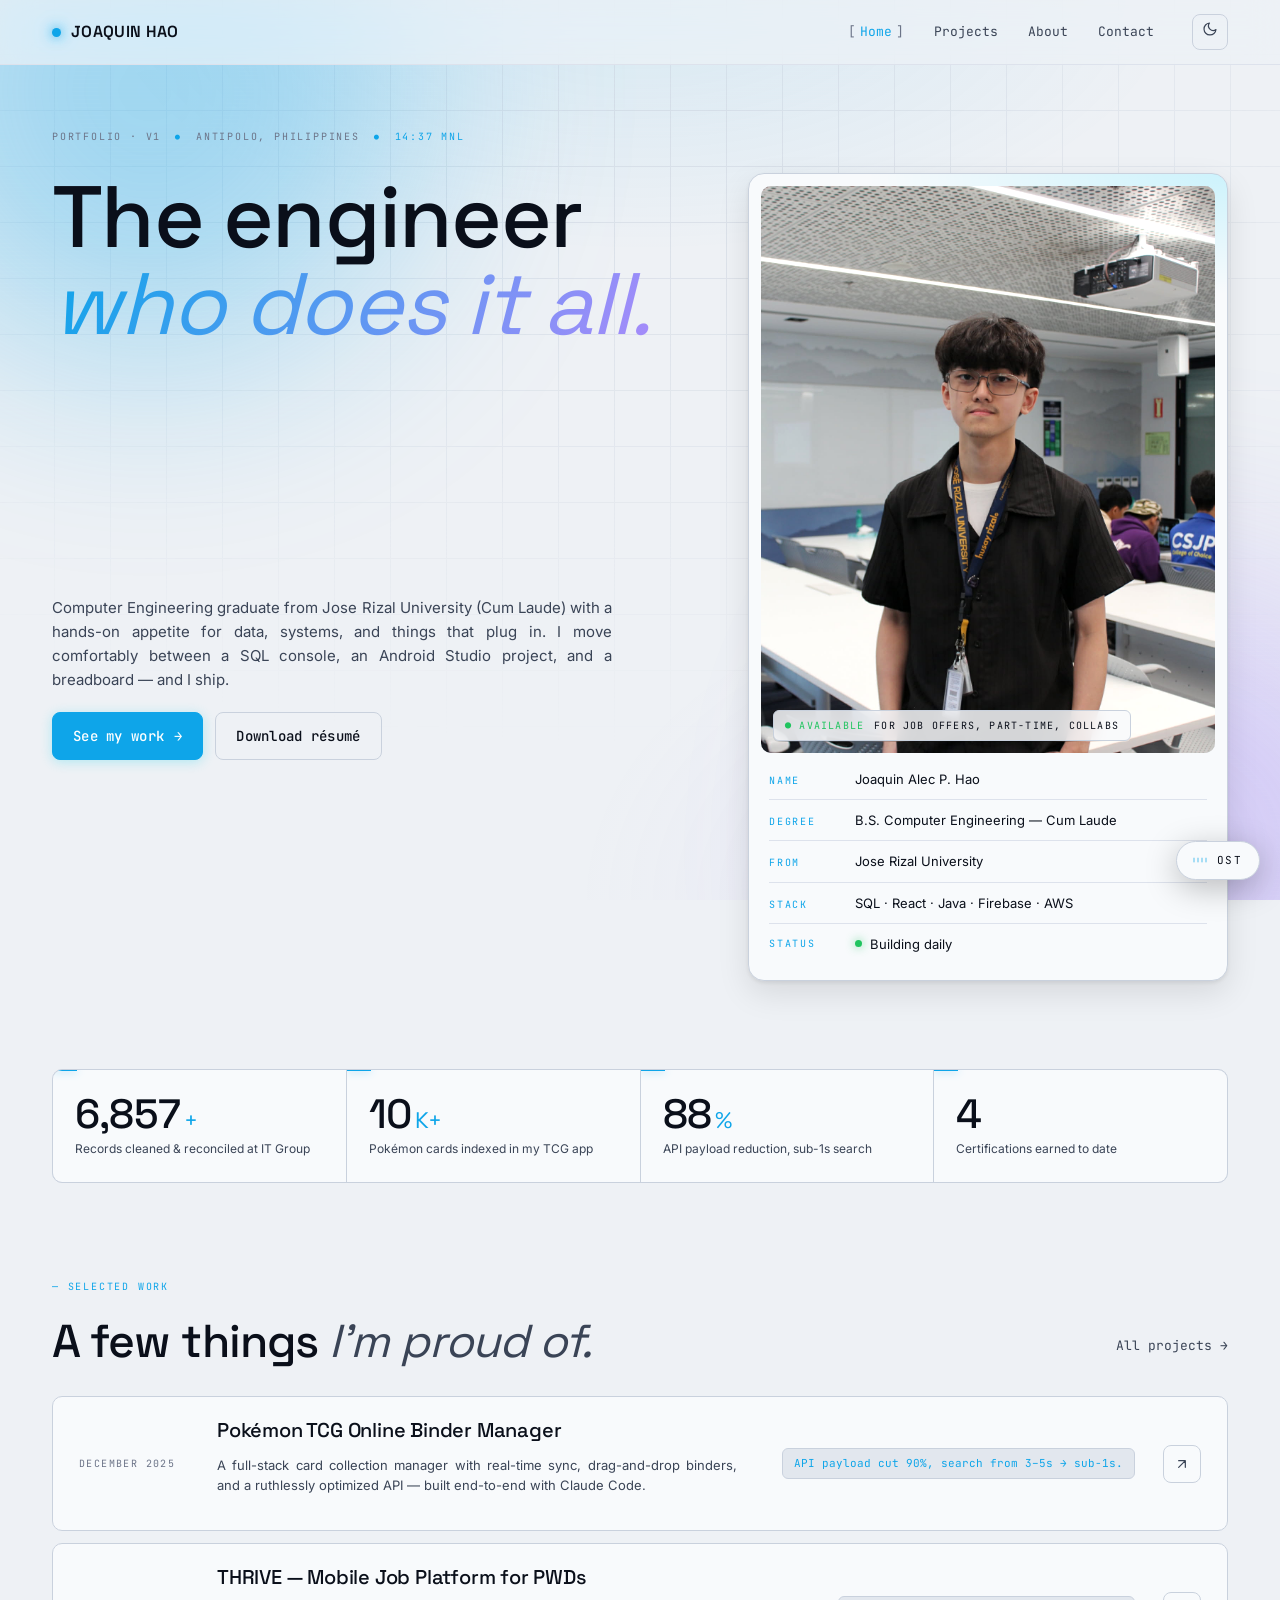
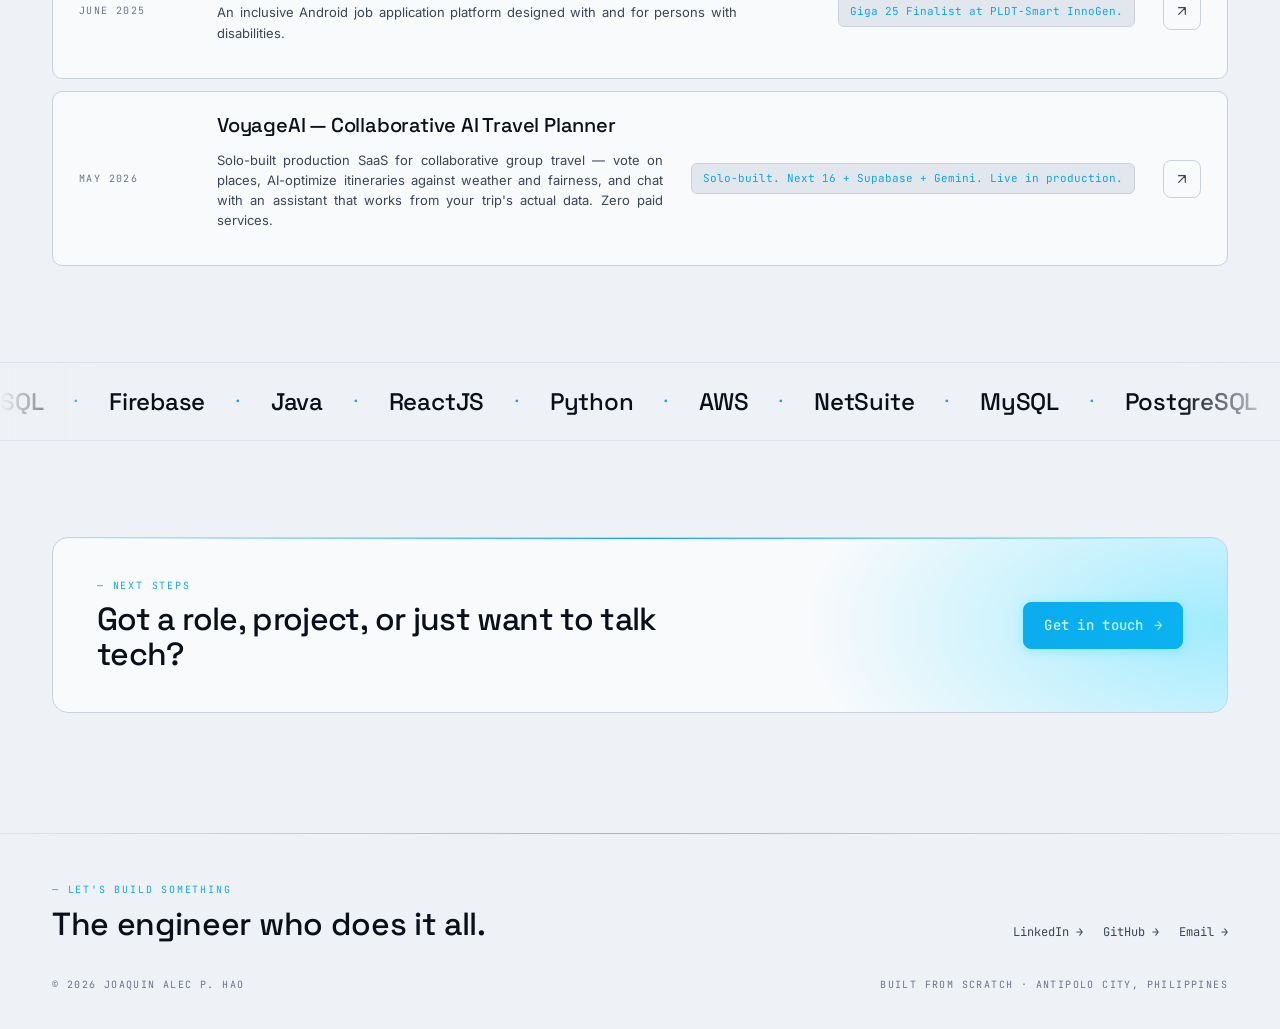
==== commit 7306fdbb: "feat: update portfolio to reflect graduation with Cum Laude - Education: period updated to 2022-2026" ====
--- a/index.html
+++ b/index.html
@@ -32,10 +32,10 @@
     </h1>
 
     <div class="hero-sub reveal">
-      <p>Computer Engineering student at Jose Rizal University with a hands-on appetite for data, systems, and things that plug in. I move comfortably between a SQL console, an Android Studio project, and a breadboard — and I ship.</p>
+      <p>Computer Engineering graduate from Jose Rizal University (Cum Laude) with a hands-on appetite for data, systems, and things that plug in. I move comfortably between a SQL console, an Android Studio project, and a breadboard — and I ship.</p>
       <div class="hero-cta">
         <a class="btn btn-primary" href="projects.html">See my work <span class="arrow">→</span></a>
-        <a class="btn btn-ghost" href="assets/Hao_Joaquin_Resume.pdf" download>Download résumé</a>
+        <a class="btn btn-ghost" href="assets/Hao_Joaquin_Resume_Updated.pdf" download>Download résumé</a>
       </div>
     </div>
 
@@ -50,8 +50,8 @@
         </div>
         <div class="hero-id">
           <div class="hero-id-row"><span class="eyebrow">Name</span><span>Joaquin Alec P. Hao</span></div>
-          <div class="hero-id-row"><span class="eyebrow">Studying</span><span>B.S. Computer Engineering</span></div>
-          <div class="hero-id-row"><span class="eyebrow">At</span><span>Jose Rizal University</span></div>
+          <div class="hero-id-row"><span class="eyebrow">Degree</span><span>B.S. Computer Engineering — Cum Laude</span></div>
+          <div class="hero-id-row"><span class="eyebrow">From</span><span>Jose Rizal University</span></div>
           <div class="hero-id-row"><span class="eyebrow">Stack</span><span>SQL · React · Java · Firebase · AWS</span></div>
           <div class="hero-id-row"><span class="eyebrow">Status</span><span class="status-live"><i></i> Building daily</span></div>
         </div>
@@ -87,7 +87,7 @@
     <div class="closing-card">
       <div>
         <div class="eyebrow">— Next steps</div>
-        <h3 class="closing-title display">Got a project, internship, or just want to talk tech?</h3>
+        <h3 class="closing-title display">Got a role, project, or just want to talk tech?</h3>
       </div>
       <a class="btn btn-primary" href="contact.html">Get in touch <span class="arrow">→</span></a>
     </div>
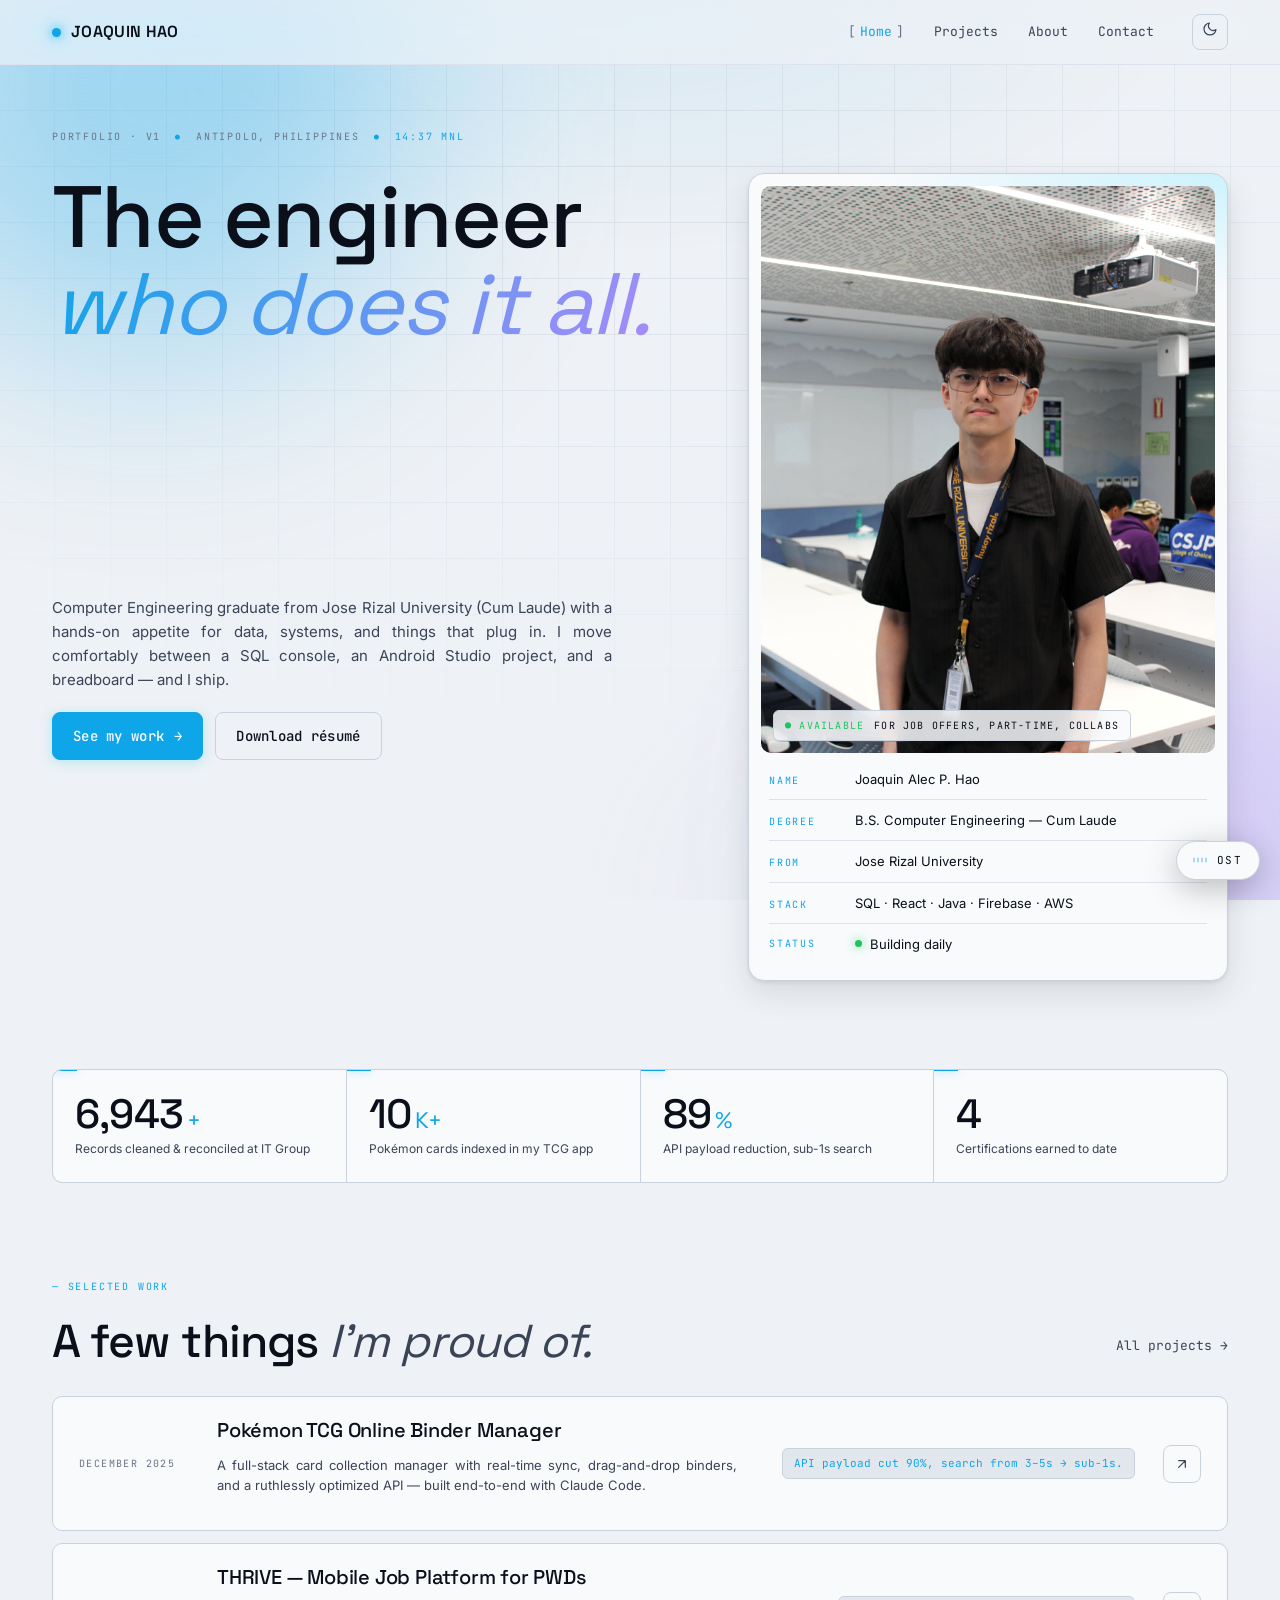
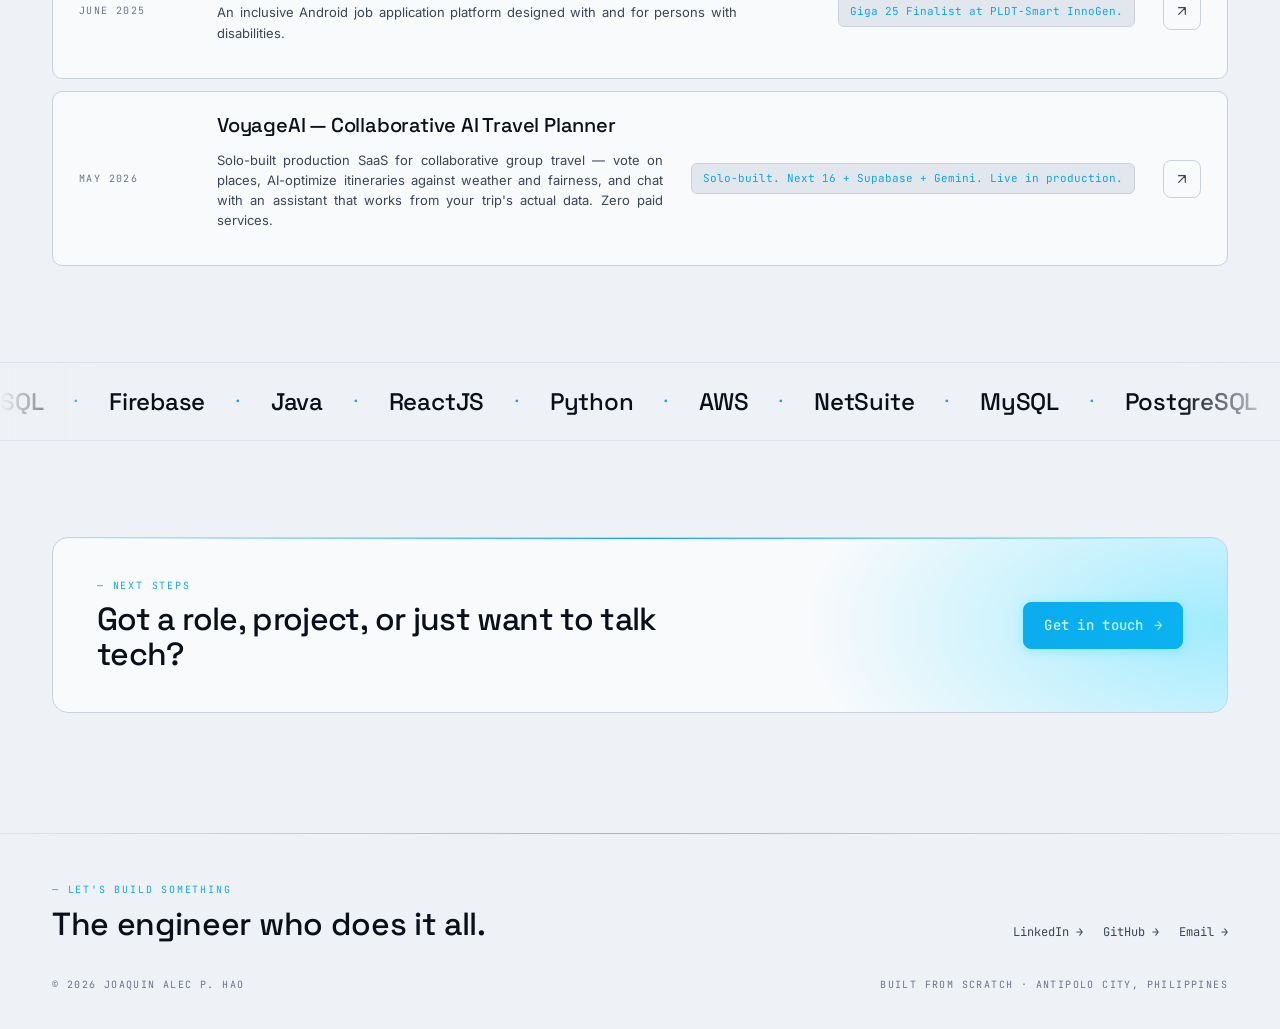
==== commit 14ddfbe4: "feat: add PWA support — installable as home screen app - manifest.json: name, icons, standalone disp" ====
--- a/index.html
+++ b/index.html
@@ -3,6 +3,13 @@
 <head>
 <meta charset="utf-8" />
 <meta name="viewport" content="width=device-width, initial-scale=1" />
+<!-- PWA -->
+<link rel="manifest" href="/manifest.json">
+<meta name="theme-color" content="#050713">
+<meta name="apple-mobile-web-app-capable" content="yes">
+<meta name="apple-mobile-web-app-status-bar-style" content="black-translucent">
+<meta name="apple-mobile-web-app-title" content="Joaquin Hao">
+<link rel="apple-touch-icon" href="/assets/icons/apple-touch-icon.png">
 <title>Joaquin Hao — Computer Engineer</title>
 <link rel="preconnect" href="https://fonts.googleapis.com">
 <link rel="preconnect" href="https://fonts.gstatic.com" crossorigin>
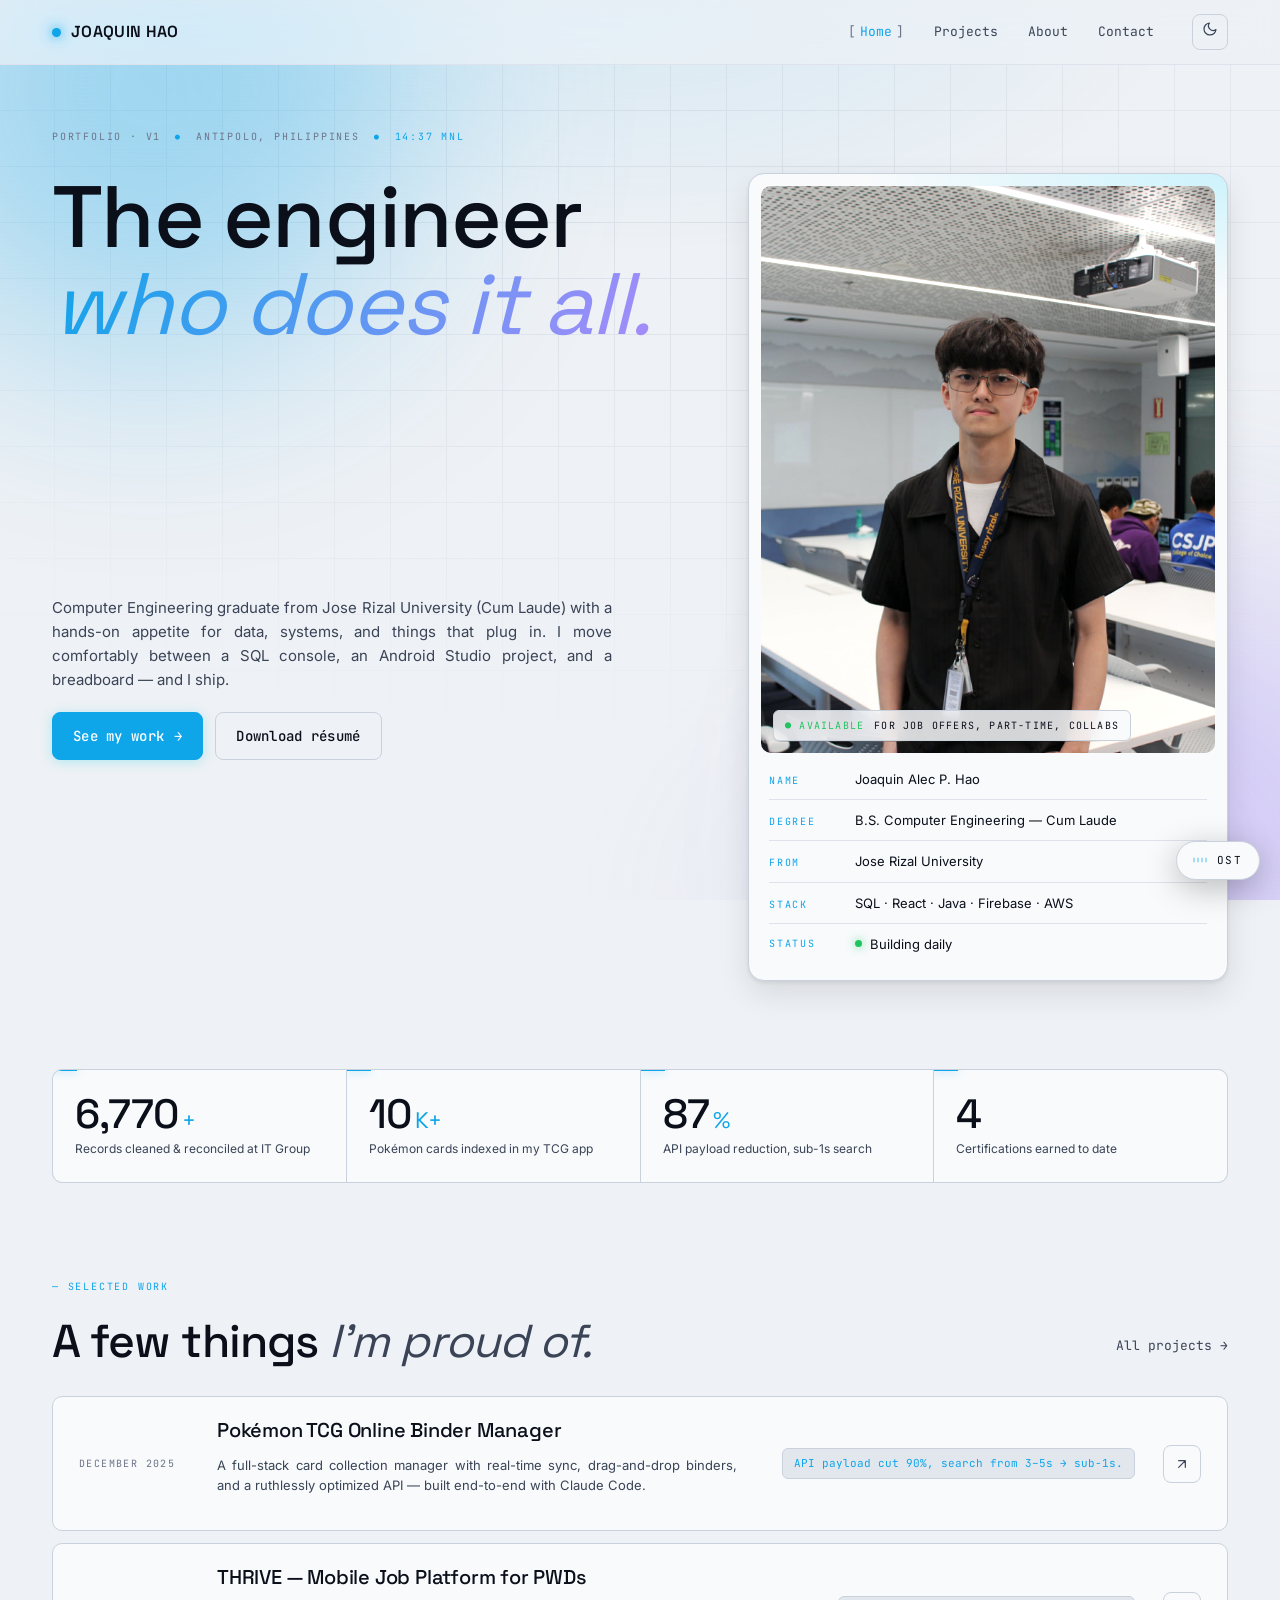
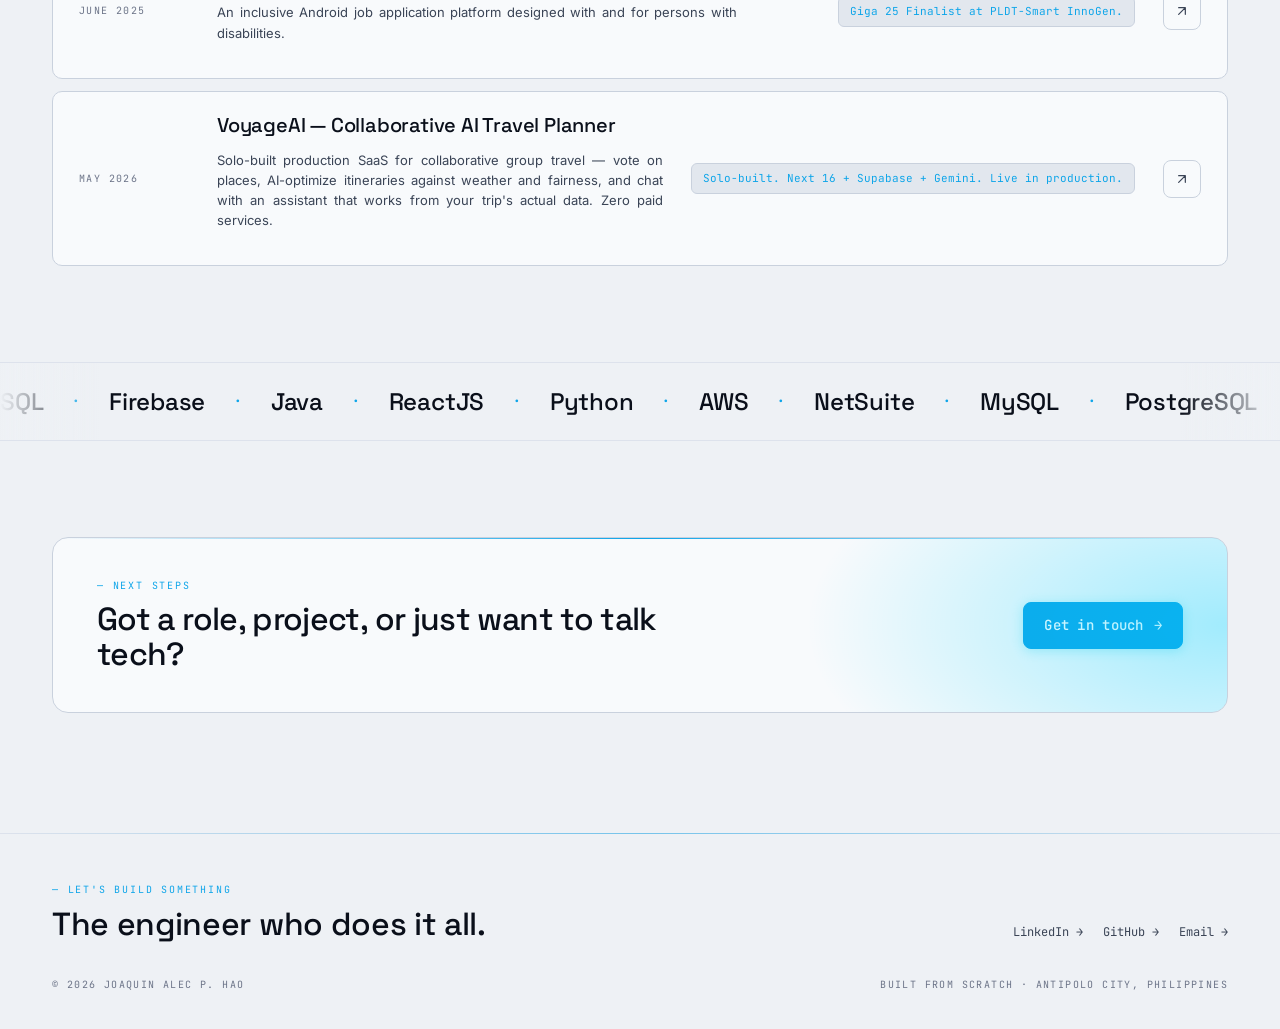
==== commit 4b84fda0: "feat: mobile-first nav — hamburger drawer, safe-area insets, viewport-fit - Hamburger button appears" ====
--- a/index.html
+++ b/index.html
@@ -2,7 +2,7 @@
 <html lang="en">
 <head>
 <meta charset="utf-8" />
-<meta name="viewport" content="width=device-width, initial-scale=1" />
+<meta name="viewport" content="width=device-width, initial-scale=1, viewport-fit=cover" />
 <!-- PWA -->
 <link rel="manifest" href="/manifest.json">
 <meta name="theme-color" content="#050713">
@@ -14,7 +14,7 @@
 <link rel="preconnect" href="https://fonts.googleapis.com">
 <link rel="preconnect" href="https://fonts.gstatic.com" crossorigin>
 <link href="https://fonts.googleapis.com/css2?family=Space+Grotesk:wght@400;500;600;700&family=Inter:wght@300;400;500;600;700&family=JetBrains+Mono:wght@400;500&display=swap" rel="stylesheet">
-<link rel="stylesheet" href="styles/tokens.css">
+<link rel="stylesheet" href="styles/tokens.css?v=2">
 <link rel="stylesheet" href="styles/home.css?v=3">
 <link rel="stylesheet" href="styles/ost.css">
 </head>
--- a/styles/tokens.css
+++ b/styles/tokens.css
@@ -120,6 +120,7 @@
   -webkit-backdrop-filter: blur(16px) saturate(140%);
   background: color-mix(in oklab, var(--bg) 72%, transparent);
   border-bottom: 1px solid var(--line-soft);
+  padding-top: env(safe-area-inset-top, 0px); /* notch / Dynamic Island */
 }
 .nav-inner {
   max-width: 1240px;
@@ -195,6 +196,152 @@
 @media (max-width: 720px) {
   .nav-inner { padding: 12px 20px; gap: 10px; }
   .nav-link { padding: 6px 8px; font-size: 12px; }
+}
+
+/* ---- Hamburger (mobile only) ---- */
+.nav-hamburger {
+  display: none;
+  width: 40px; height: 40px;
+  border-radius: 8px;
+  border: 1px solid var(--line);
+  color: var(--ink-soft);
+  place-items: center;
+  flex-shrink: 0;
+  transition: background 0.2s, border-color 0.2s, color 0.2s;
+  touch-action: manipulation;
+}
+.nav-hamburger:hover { background: var(--bg-inset); border-color: var(--accent); color: var(--accent); }
+.nav-hamburger svg { pointer-events: none; }
+
+@media (max-width: 640px) {
+  .nav-links { display: none; }
+  .nav-inner > .theme-toggle { display: none; }
+  .nav-hamburger { display: grid; }
+  .nav-inner { padding: 10px 16px; gap: 8px; }
+}
+
+/* ---- Nav Drawer ---- */
+.nav-drawer {
+  position: fixed;
+  inset: 0;
+  z-index: 500;
+  visibility: hidden;
+  pointer-events: none;
+}
+.nav-drawer.open {
+  visibility: visible;
+  pointer-events: all;
+}
+
+.nav-drawer-backdrop {
+  position: absolute;
+  inset: 0;
+  background: rgba(5, 7, 13, 0.8);
+  backdrop-filter: blur(8px);
+  -webkit-backdrop-filter: blur(8px);
+  opacity: 0;
+  transition: opacity 0.3s var(--ease-out);
+}
+.nav-drawer.open .nav-drawer-backdrop { opacity: 1; }
+
+.nav-drawer-panel {
+  position: absolute;
+  top: 0; right: 0; bottom: 0;
+  width: min(300px, 85vw);
+  background: var(--bg-elev);
+  border-left: 1px solid var(--line);
+  display: flex;
+  flex-direction: column;
+  transform: translateX(100%);
+  transition: transform 0.4s var(--ease-out);
+  overflow-y: auto;
+  /* respect home-indicator bar on iPhone */
+  padding-bottom: env(safe-area-inset-bottom, 12px);
+}
+.nav-drawer.open .nav-drawer-panel { transform: translateX(0); }
+
+/* Subtle gradient top edge */
+.nav-drawer-panel::before {
+  content: "";
+  position: absolute;
+  top: 0; left: 0; right: 0;
+  height: 2px;
+  background: linear-gradient(90deg, var(--accent), var(--accent-2));
+  opacity: 0.6;
+}
+
+.nav-drawer-head {
+  display: flex;
+  align-items: center;
+  justify-content: space-between;
+  padding: 18px 20px;
+  border-bottom: 1px solid var(--line-soft);
+  flex-shrink: 0;
+}
+
+.nav-drawer-close {
+  width: 36px; height: 36px;
+  border-radius: 8px;
+  border: 1px solid var(--line);
+  background: var(--bg);
+  color: var(--ink-soft);
+  display: grid;
+  place-items: center;
+  flex-shrink: 0;
+  transition: border-color 0.2s, color 0.2s;
+  touch-action: manipulation;
+}
+.nav-drawer-close:hover { border-color: var(--accent); color: var(--accent); }
+
+.nav-drawer-links {
+  display: flex;
+  flex-direction: column;
+  flex: 1;
+  padding: 8px 0;
+}
+
+.nav-drawer-link {
+  display: flex;
+  align-items: center;
+  justify-content: space-between;
+  padding: 20px 24px;
+  font-family: var(--font-display);
+  font-size: 24px;
+  font-weight: 500;
+  letter-spacing: -0.02em;
+  color: var(--ink-soft);
+  border-bottom: 1px solid var(--line-soft);
+  transition: color 0.2s, background 0.2s, padding-left 0.25s var(--ease-out);
+  touch-action: manipulation;
+}
+.nav-drawer-link:last-child { border-bottom: none; }
+.nav-drawer-link:hover, .nav-drawer-link:active {
+  color: var(--ink);
+  background: var(--bg-inset);
+  padding-left: 32px;
+}
+.nav-drawer-link.active { color: var(--accent); }
+.nav-drawer-link > svg {
+  flex-shrink: 0;
+  opacity: 0.4;
+  transition: opacity 0.2s, transform 0.2s;
+}
+.nav-drawer-link:hover > svg { opacity: 1; transform: translateX(4px); }
+
+.nav-drawer-footer {
+  display: flex;
+  align-items: center;
+  gap: 14px;
+  padding: 18px 24px;
+  border-top: 1px solid var(--line-soft);
+  flex-shrink: 0;
+}
+.nav-drawer-theme-label {
+  font-family: var(--font-mono);
+  font-size: 10px;
+  letter-spacing: 0.14em;
+  text-transform: uppercase;
+  color: var(--ink-mute);
 }
 
 /* ========================================================
@@ -318,6 +465,7 @@
   border-top: 1px solid var(--line-soft);
   margin-top: 120px;
   padding: 48px 0 36px;
+  padding-bottom: calc(36px + env(safe-area-inset-bottom, 0px));
   color: var(--ink-soft);
   font-size: 13px;
   position: relative;
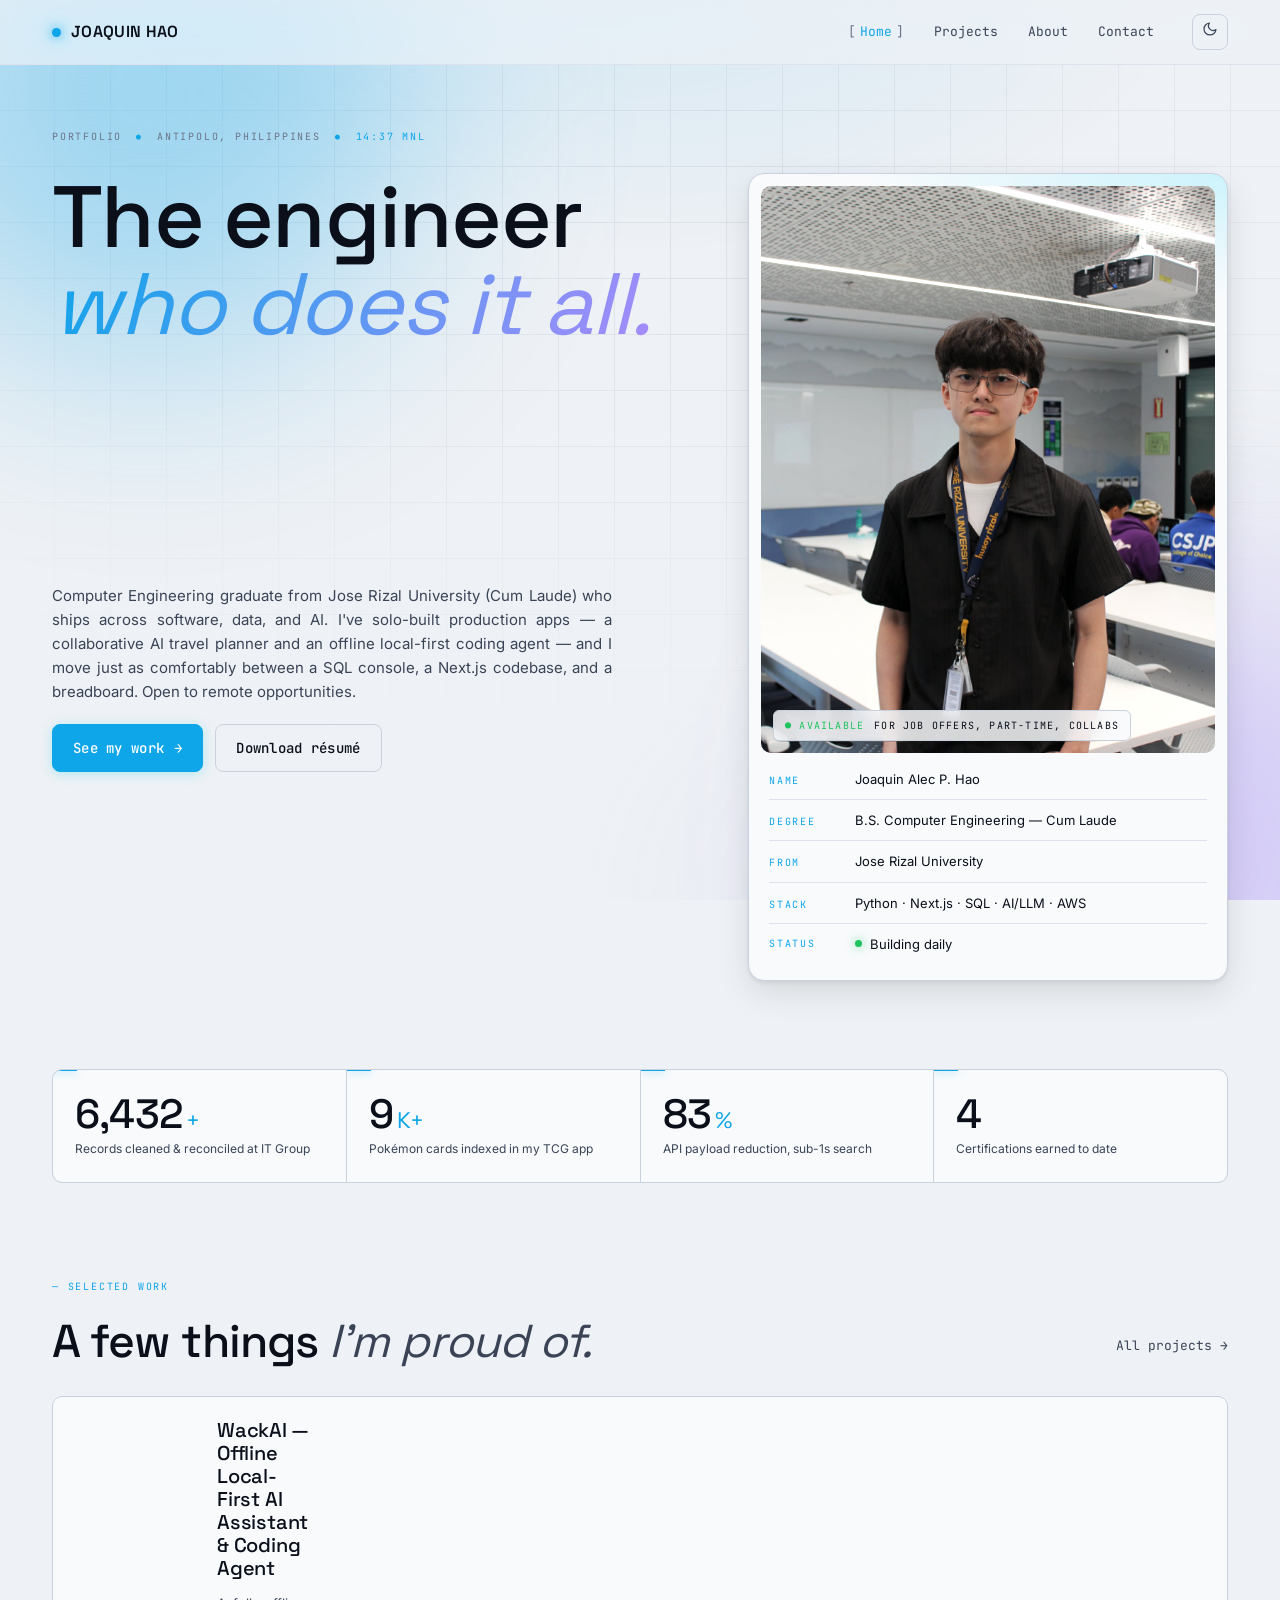
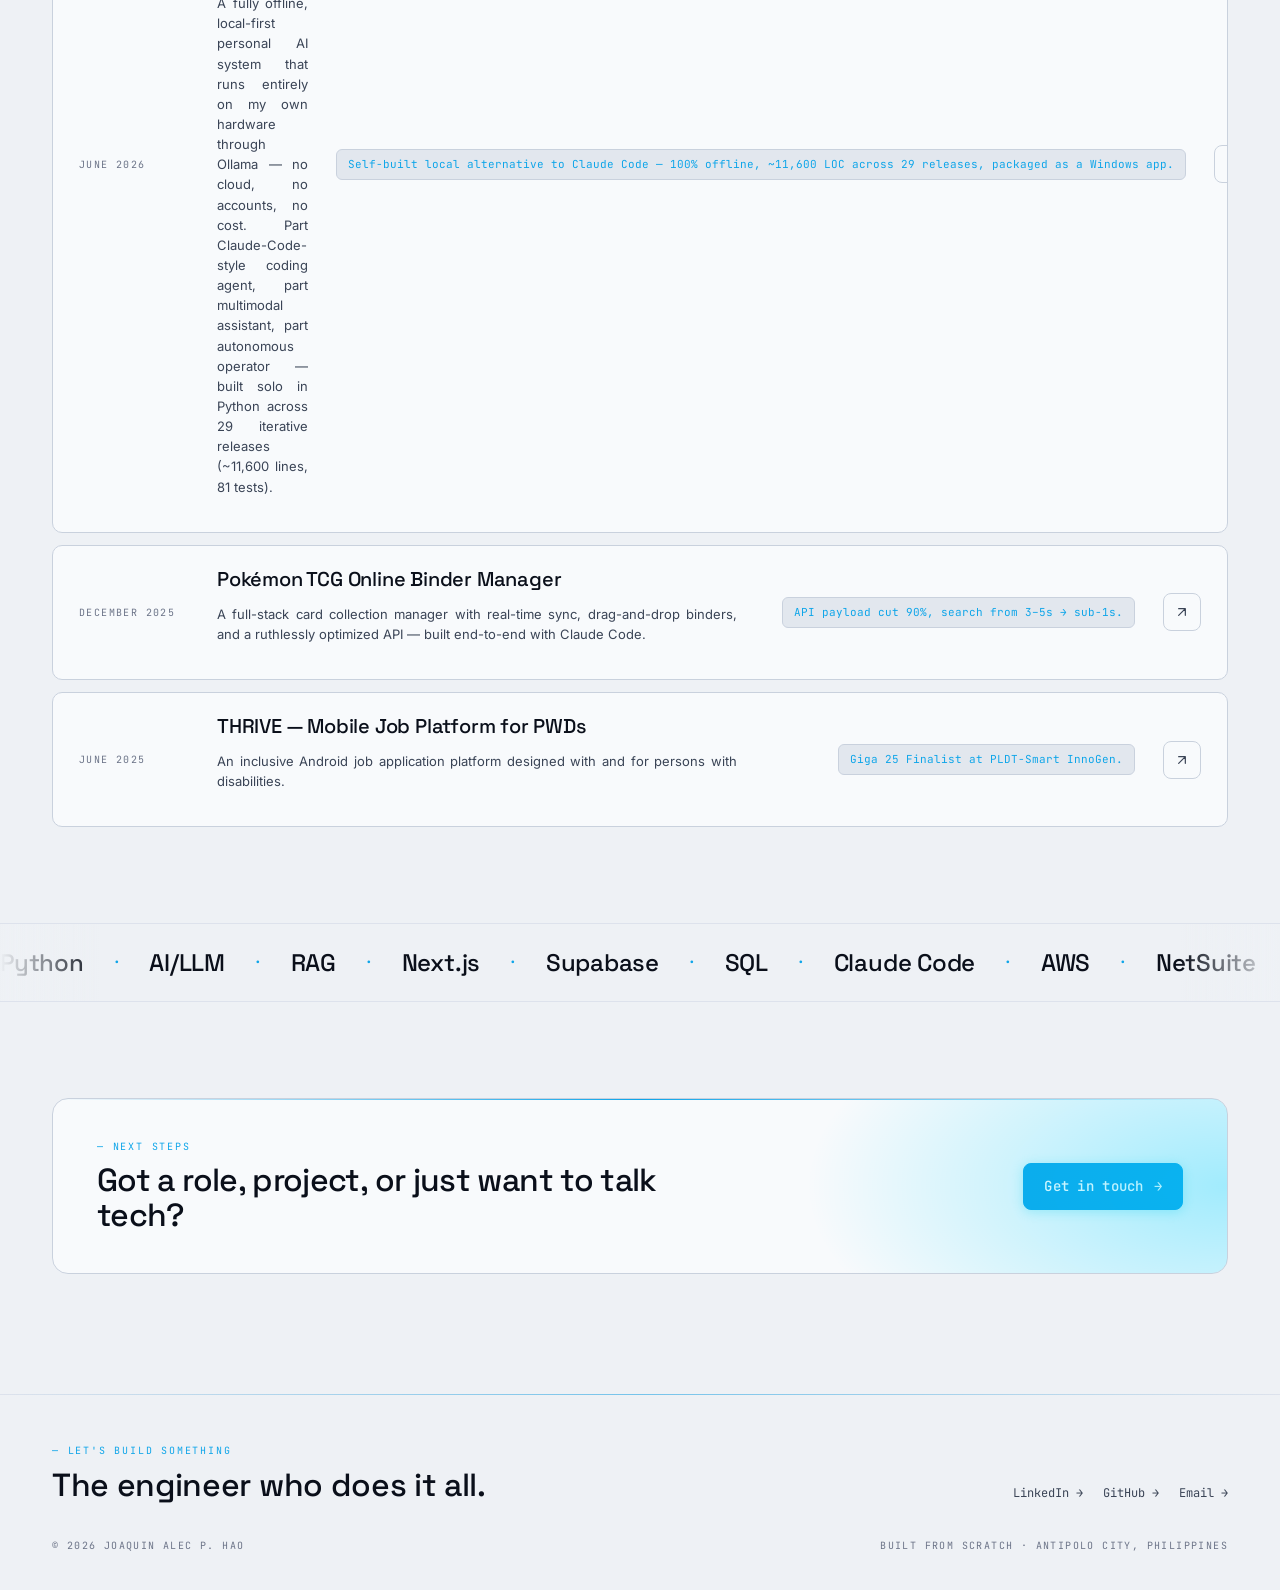
==== commit cb410e6a: "feat(home): refresh hero summary, hide OST, drop version tag, update marquee - Hero summary rewritte" ====
--- a/index.html
+++ b/index.html
@@ -26,7 +26,7 @@
   <!-- HERO -->
   <section class="hero wrap">
     <div class="hero-meta eyebrow reveal">
-      <span>Portfolio · v1</span>
+      <span>Portfolio</span>
       <span class="dot">●</span>
       <span>Antipolo, Philippines</span>
       <span class="dot">●</span>
@@ -39,7 +39,7 @@
     </h1>
 
     <div class="hero-sub reveal">
-      <p>Computer Engineering graduate from Jose Rizal University (Cum Laude) with a hands-on appetite for data, systems, and things that plug in. I move comfortably between a SQL console, an Android Studio project, and a breadboard — and I ship.</p>
+      <p>Computer Engineering graduate from Jose Rizal University (Cum Laude) who ships across software, data, and AI. I've solo-built production apps — a collaborative AI travel planner and an offline local-first coding agent — and I move just as comfortably between a SQL console, a Next.js codebase, and a breadboard. Open to remote opportunities.</p>
       <div class="hero-cta">
         <a class="btn btn-primary" href="projects.html">See my work <span class="arrow">→</span></a>
         <a class="btn btn-ghost" href="assets/Hao_Joaquin_Resume_Updated.pdf" download>Download résumé</a>
@@ -59,7 +59,7 @@
           <div class="hero-id-row"><span class="eyebrow">Name</span><span>Joaquin Alec P. Hao</span></div>
           <div class="hero-id-row"><span class="eyebrow">Degree</span><span>B.S. Computer Engineering — Cum Laude</span></div>
           <div class="hero-id-row"><span class="eyebrow">From</span><span>Jose Rizal University</span></div>
-          <div class="hero-id-row"><span class="eyebrow">Stack</span><span>SQL · React · Java · Firebase · AWS</span></div>
+          <div class="hero-id-row"><span class="eyebrow">Stack</span><span>Python · Next.js · SQL · AI/LLM · AWS</span></div>
           <div class="hero-id-row"><span class="eyebrow">Status</span><span class="status-live"><i></i> Building daily</span></div>
         </div>
       </div>
@@ -84,8 +84,8 @@
   <!-- MARQUEE / TECH TAPE -->
   <section class="marquee">
     <div class="marquee-track">
-      <span>SQL</span><span>·</span><span>Firebase</span><span>·</span><span>Java</span><span>·</span><span>ReactJS</span><span>·</span><span>Python</span><span>·</span><span>AWS</span><span>·</span><span>NetSuite</span><span>·</span><span>MySQL</span><span>·</span><span>PostgreSQL</span><span>·</span><span>Android Studio</span><span>·</span><span>PHP</span><span>·</span><span>IoT</span><span>·</span><span>Robotics</span><span>·</span>
-      <span>SQL</span><span>·</span><span>Firebase</span><span>·</span><span>Java</span><span>·</span><span>ReactJS</span><span>·</span><span>Python</span><span>·</span><span>AWS</span><span>·</span><span>NetSuite</span><span>·</span><span>MySQL</span><span>·</span><span>PostgreSQL</span><span>·</span><span>Android Studio</span><span>·</span><span>PHP</span><span>·</span><span>IoT</span><span>·</span><span>Robotics</span><span>·</span>
+      <span>Python</span><span>·</span><span>AI/LLM</span><span>·</span><span>RAG</span><span>·</span><span>Next.js</span><span>·</span><span>Supabase</span><span>·</span><span>SQL</span><span>·</span><span>Claude Code</span><span>·</span><span>AWS</span><span>·</span><span>NetSuite</span><span>·</span><span>Firebase</span><span>·</span><span>PostgreSQL</span><span>·</span><span>React</span><span>·</span><span>Java</span><span>·</span><span>PHP</span><span>·</span><span>IoT</span><span>·</span><span>Robotics</span><span>·</span>
+      <span>Python</span><span>·</span><span>AI/LLM</span><span>·</span><span>RAG</span><span>·</span><span>Next.js</span><span>·</span><span>Supabase</span><span>·</span><span>SQL</span><span>·</span><span>Claude Code</span><span>·</span><span>AWS</span><span>·</span><span>NetSuite</span><span>·</span><span>Firebase</span><span>·</span><span>PostgreSQL</span><span>·</span><span>React</span><span>·</span><span>Java</span><span>·</span><span>PHP</span><span>·</span><span>IoT</span><span>·</span><span>Robotics</span><span>·</span>
     </div>
   </section>
 
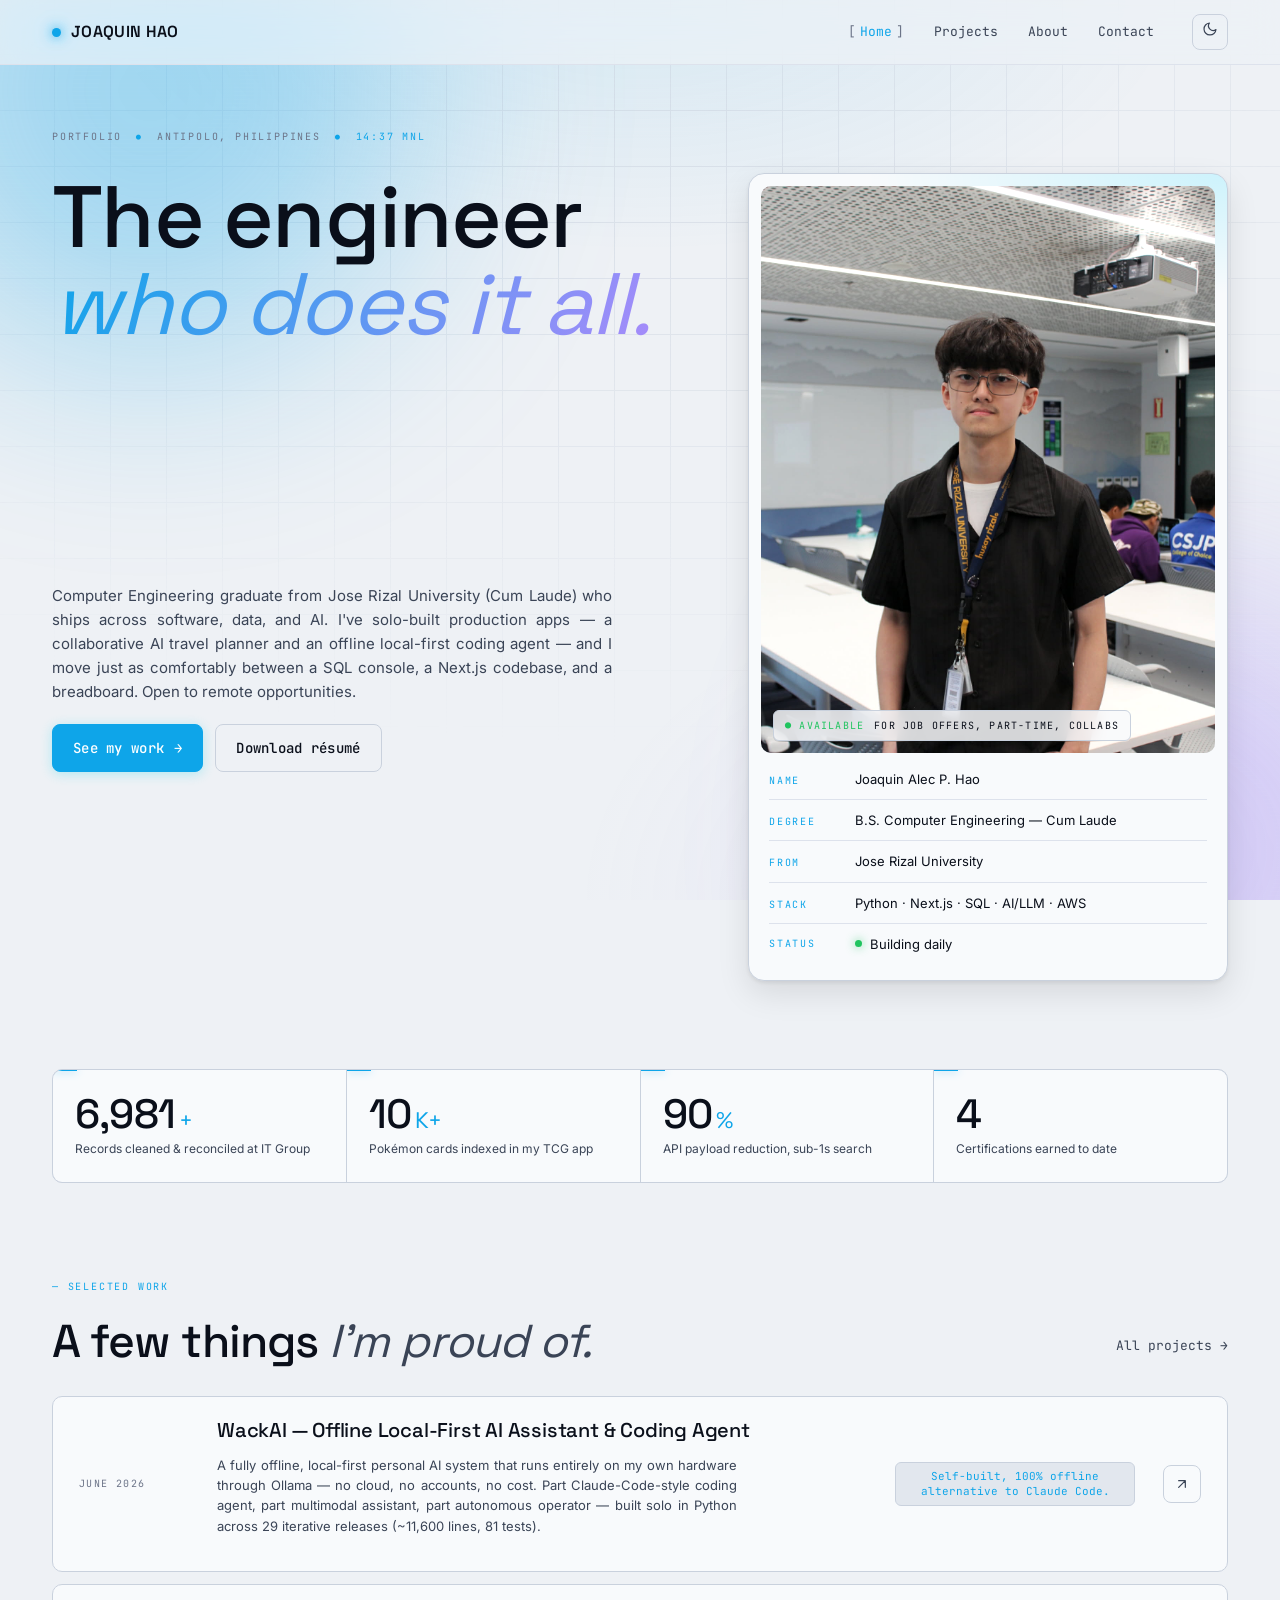
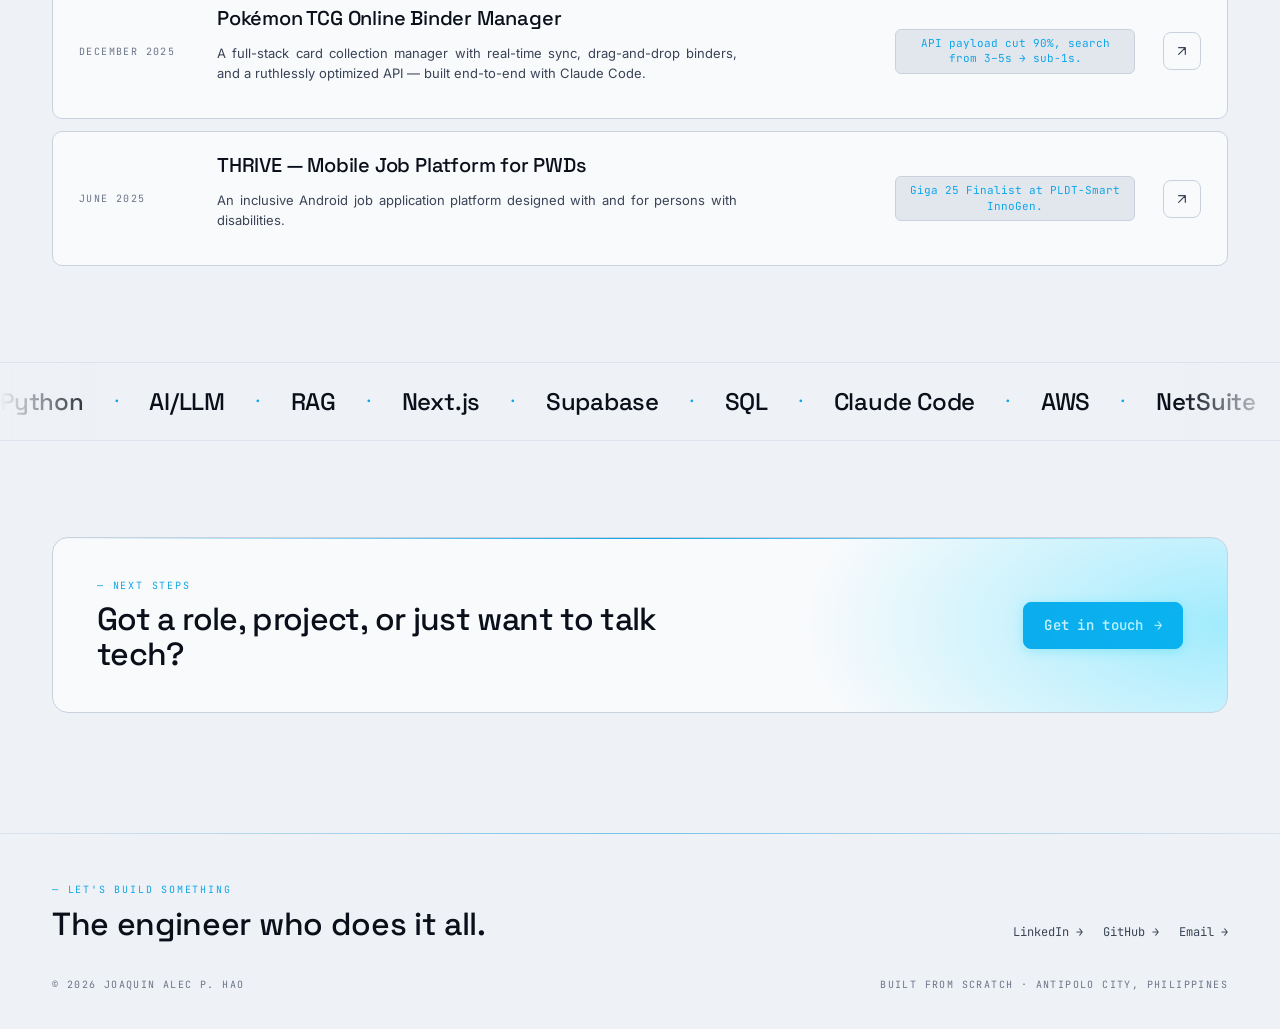
==== commit 35a31e2b: "fix(home): WackAI card layout broken by overlong highlight The .proj-highlight pill used white-space" ====
--- a/index.html
+++ b/index.html
@@ -15,7 +15,7 @@
 <link rel="preconnect" href="https://fonts.gstatic.com" crossorigin>
 <link href="https://fonts.googleapis.com/css2?family=Space+Grotesk:wght@400;500;600;700&family=Inter:wght@300;400;500;600;700&family=JetBrains+Mono:wght@400;500&display=swap" rel="stylesheet">
 <link rel="stylesheet" href="styles/tokens.css?v=2">
-<link rel="stylesheet" href="styles/home.css?v=3">
+<link rel="stylesheet" href="styles/home.css?v=4">
 <link rel="stylesheet" href="styles/ost.css">
 </head>
 <body>
--- a/styles/home.css
+++ b/styles/home.css
@@ -242,7 +242,7 @@
   text-transform: uppercase;
   position: relative;
 }
-.proj-info { position: relative; }
+.proj-info { position: relative; min-width: 0; }
 .proj-title { font-family: var(--font-display); font-weight: 500; font-size: 20px; line-height: 1.15; margin: 0 0 4px; letter-spacing: -0.01em; }
 .proj-blurb { color: var(--ink-soft); font-size: 13px; max-width: 520px; }
 .proj-highlight {
@@ -254,7 +254,9 @@
   border: 1px solid var(--line);
   border-radius: 6px;
   color: var(--accent);
-  white-space: nowrap;
+  max-width: 240px;
+  line-height: 1.4;
+  text-align: center;
 }
 .proj-arrow {
   position: relative;
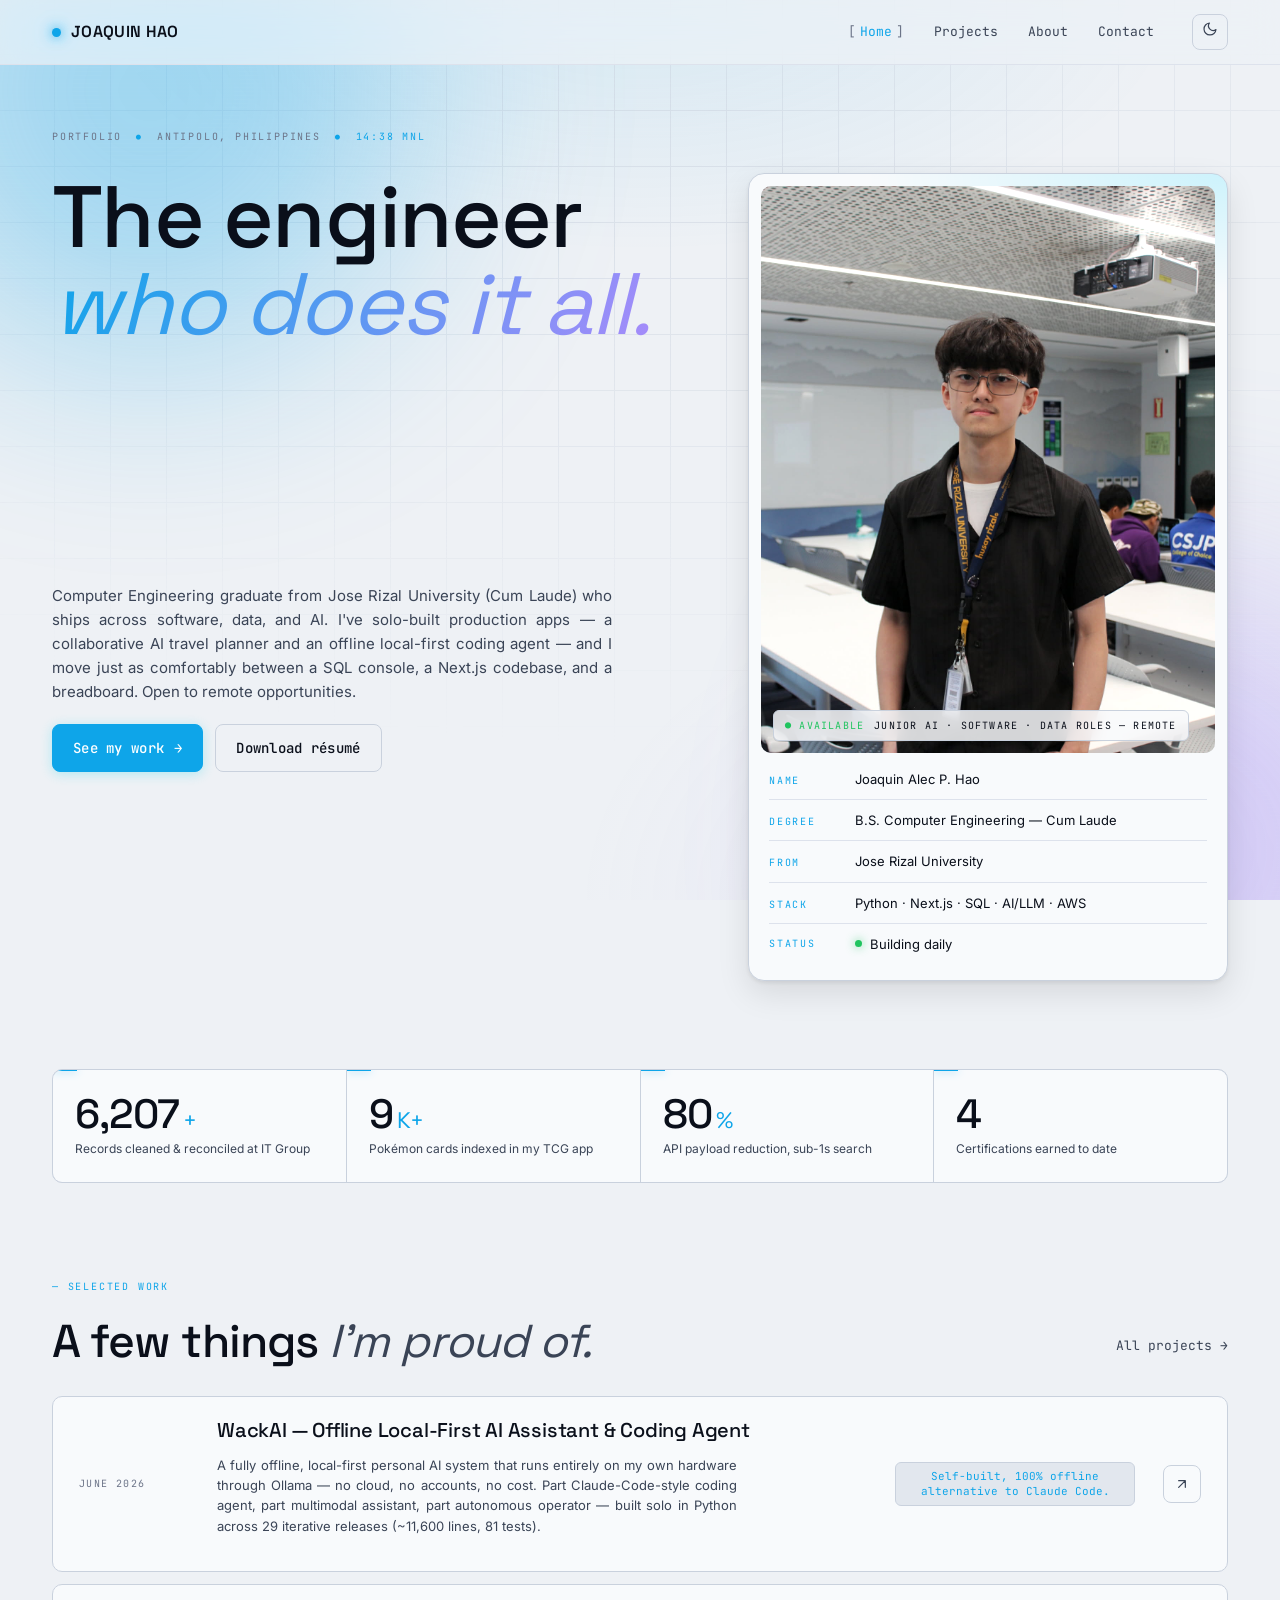
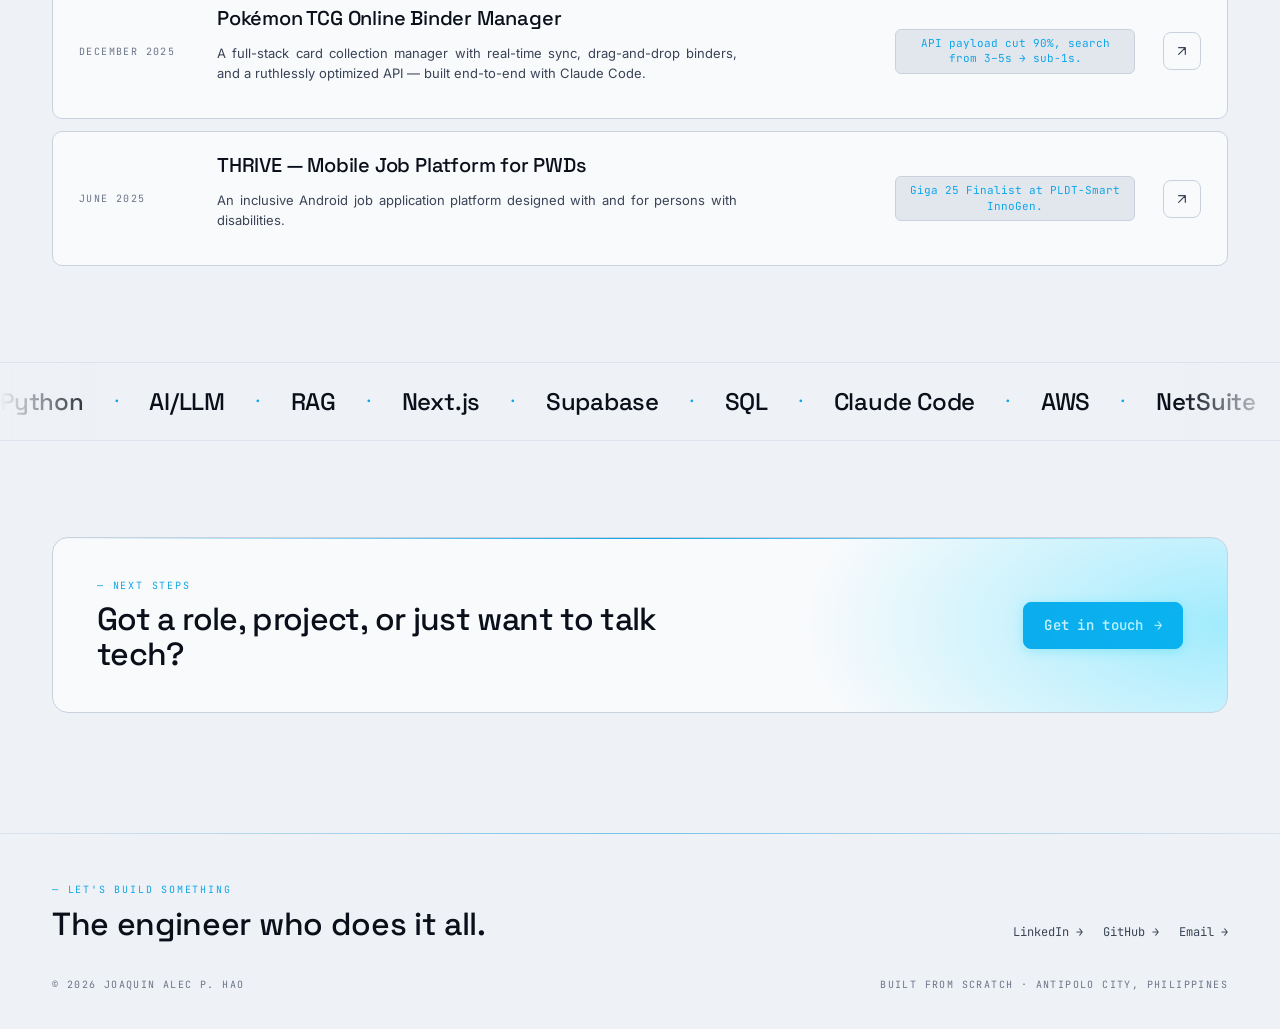
==== commit 4baf63cc: "feat: portfolio polish — favicon, social-share image, placeholder cleanup - Added favicon.png + og-i" ====
--- a/index.html
+++ b/index.html
@@ -10,6 +10,15 @@
 <meta name="apple-mobile-web-app-status-bar-style" content="black-translucent">
 <meta name="apple-mobile-web-app-title" content="Joaquin Hao">
 <link rel="apple-touch-icon" href="/assets/icons/apple-touch-icon.png">
+<link rel="icon" type="image/png" href="/assets/favicon.png">
+<!-- Social preview -->
+<meta property="og:type" content="website">
+<meta property="og:url" content="https://e-portfolio-two-eta.vercel.app/">
+<meta property="og:title" content="Joaquin Alec P. Hao — Computer Engineer">
+<meta property="og:description" content="Computer Engineering graduate (Cum Laude) who ships across software, data, and AI — builder of VoyageAI and WackAI. Open to remote roles.">
+<meta property="og:image" content="https://e-portfolio-two-eta.vercel.app/assets/og-image.png">
+<meta name="twitter:card" content="summary_large_image">
+<meta name="twitter:image" content="https://e-portfolio-two-eta.vercel.app/assets/og-image.png">
 <title>Joaquin Hao — Computer Engineer</title>
 <link rel="preconnect" href="https://fonts.googleapis.com">
 <link rel="preconnect" href="https://fonts.gstatic.com" crossorigin>
@@ -52,7 +61,7 @@
           <img src="assets/portrait.jpg" alt="Portrait of Joaquin Hao" />
           <div class="hero-portrait-tag mono">
             <span>● AVAILABLE</span>
-            <span>for job offers, part-time, collabs</span>
+            <span>junior AI · software · data roles — remote</span>
           </div>
         </div>
         <div class="hero-id">
